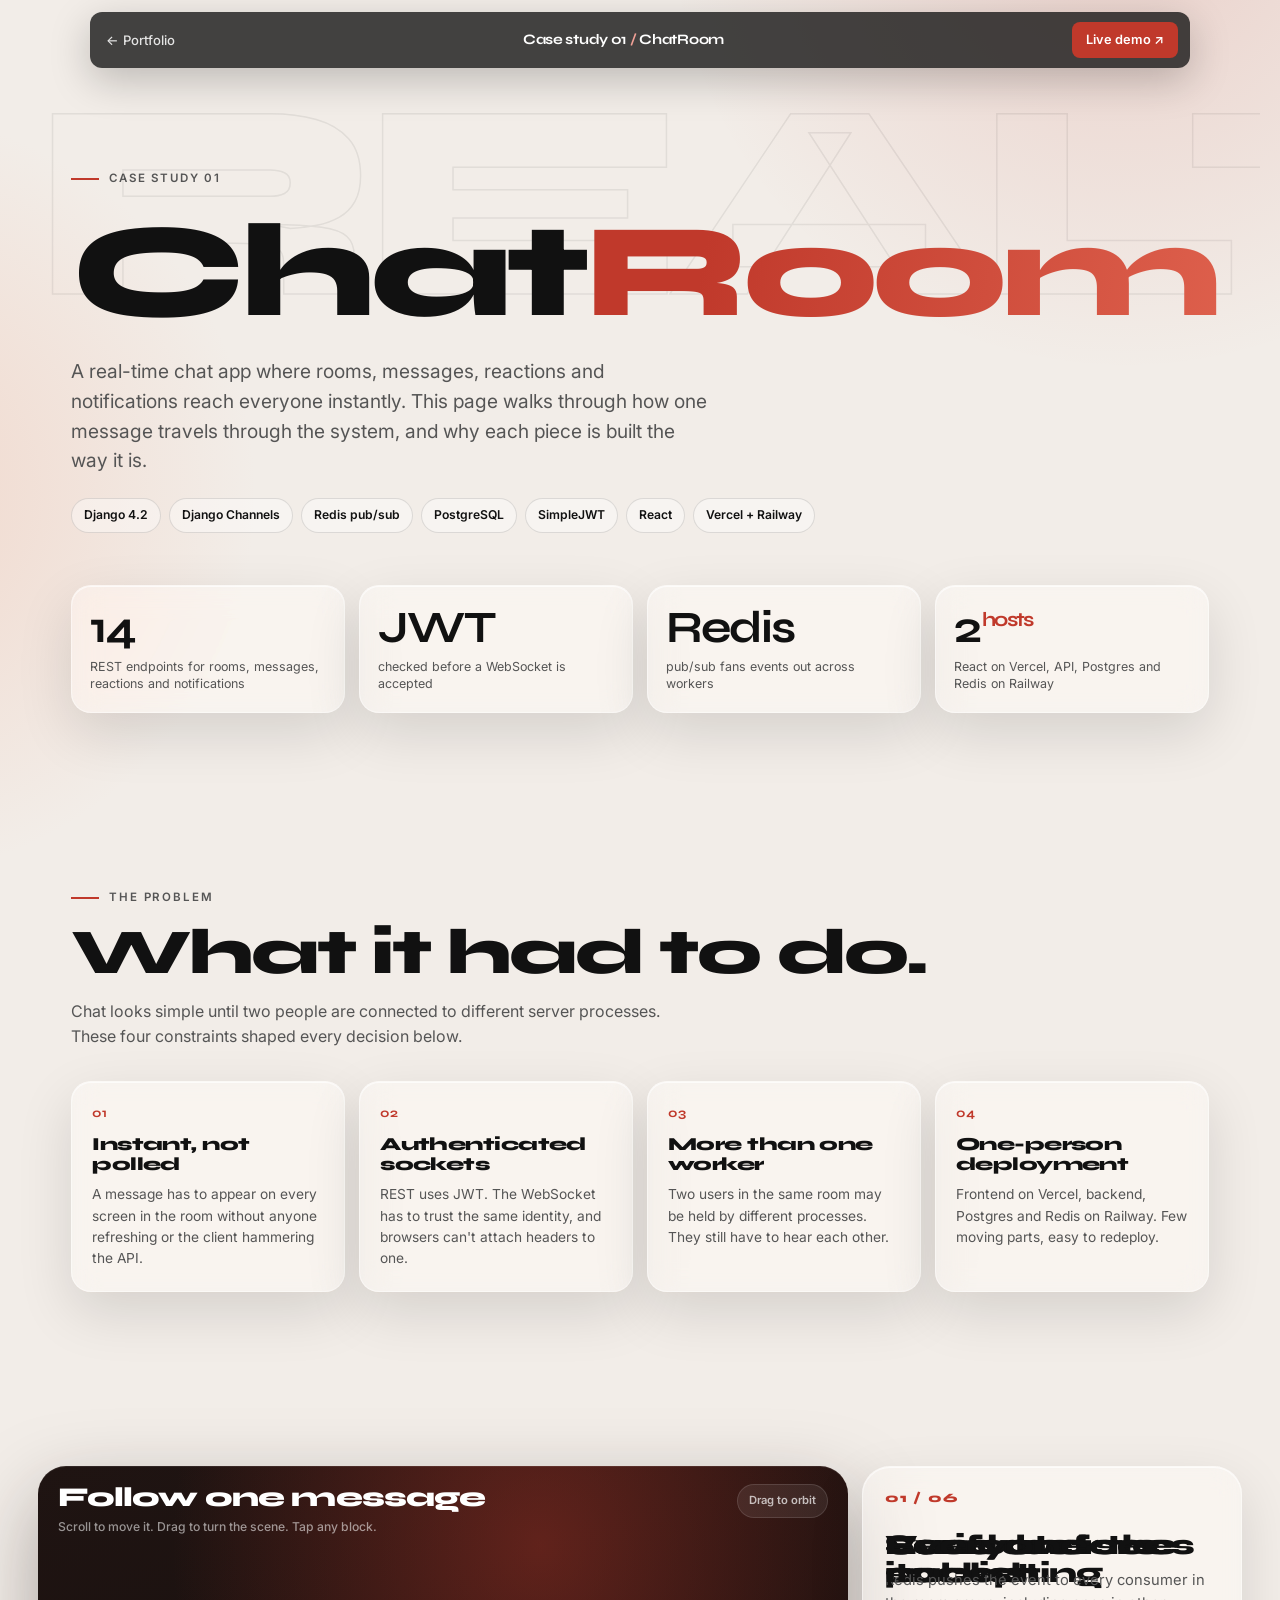
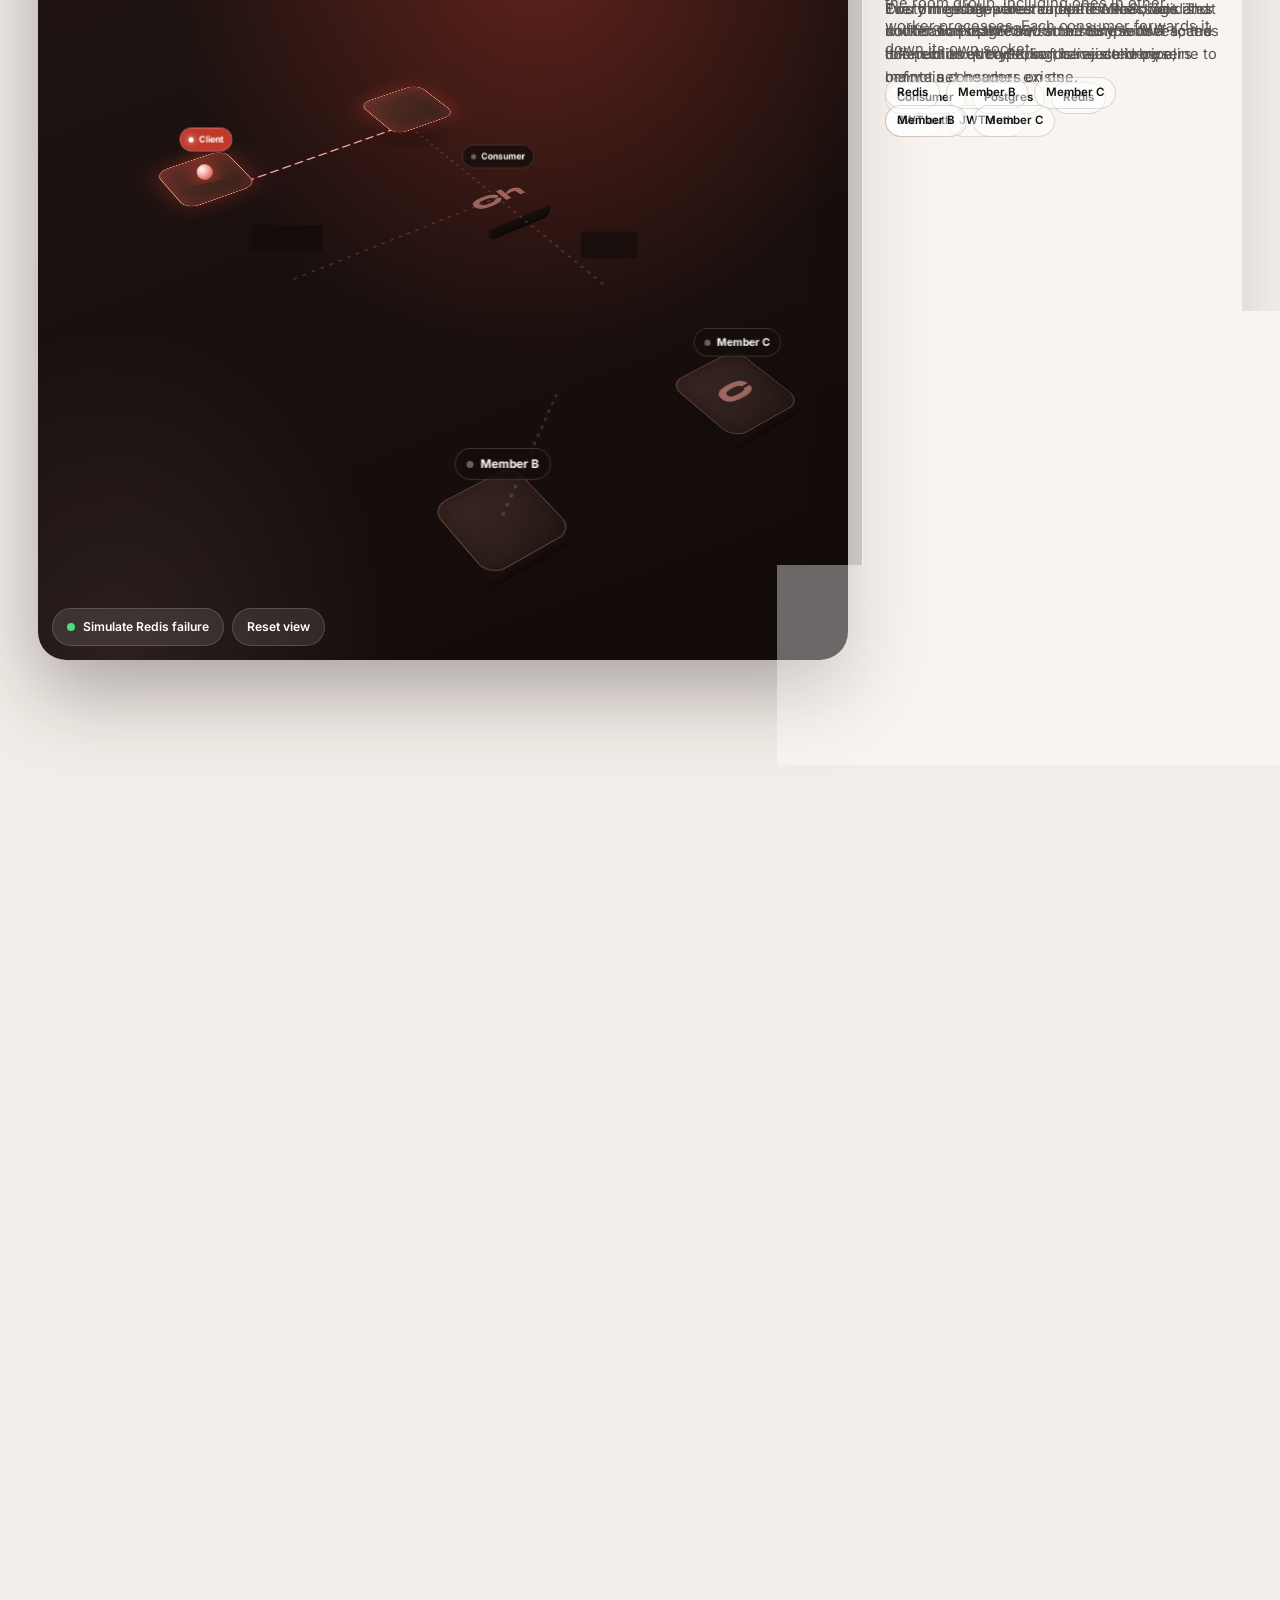
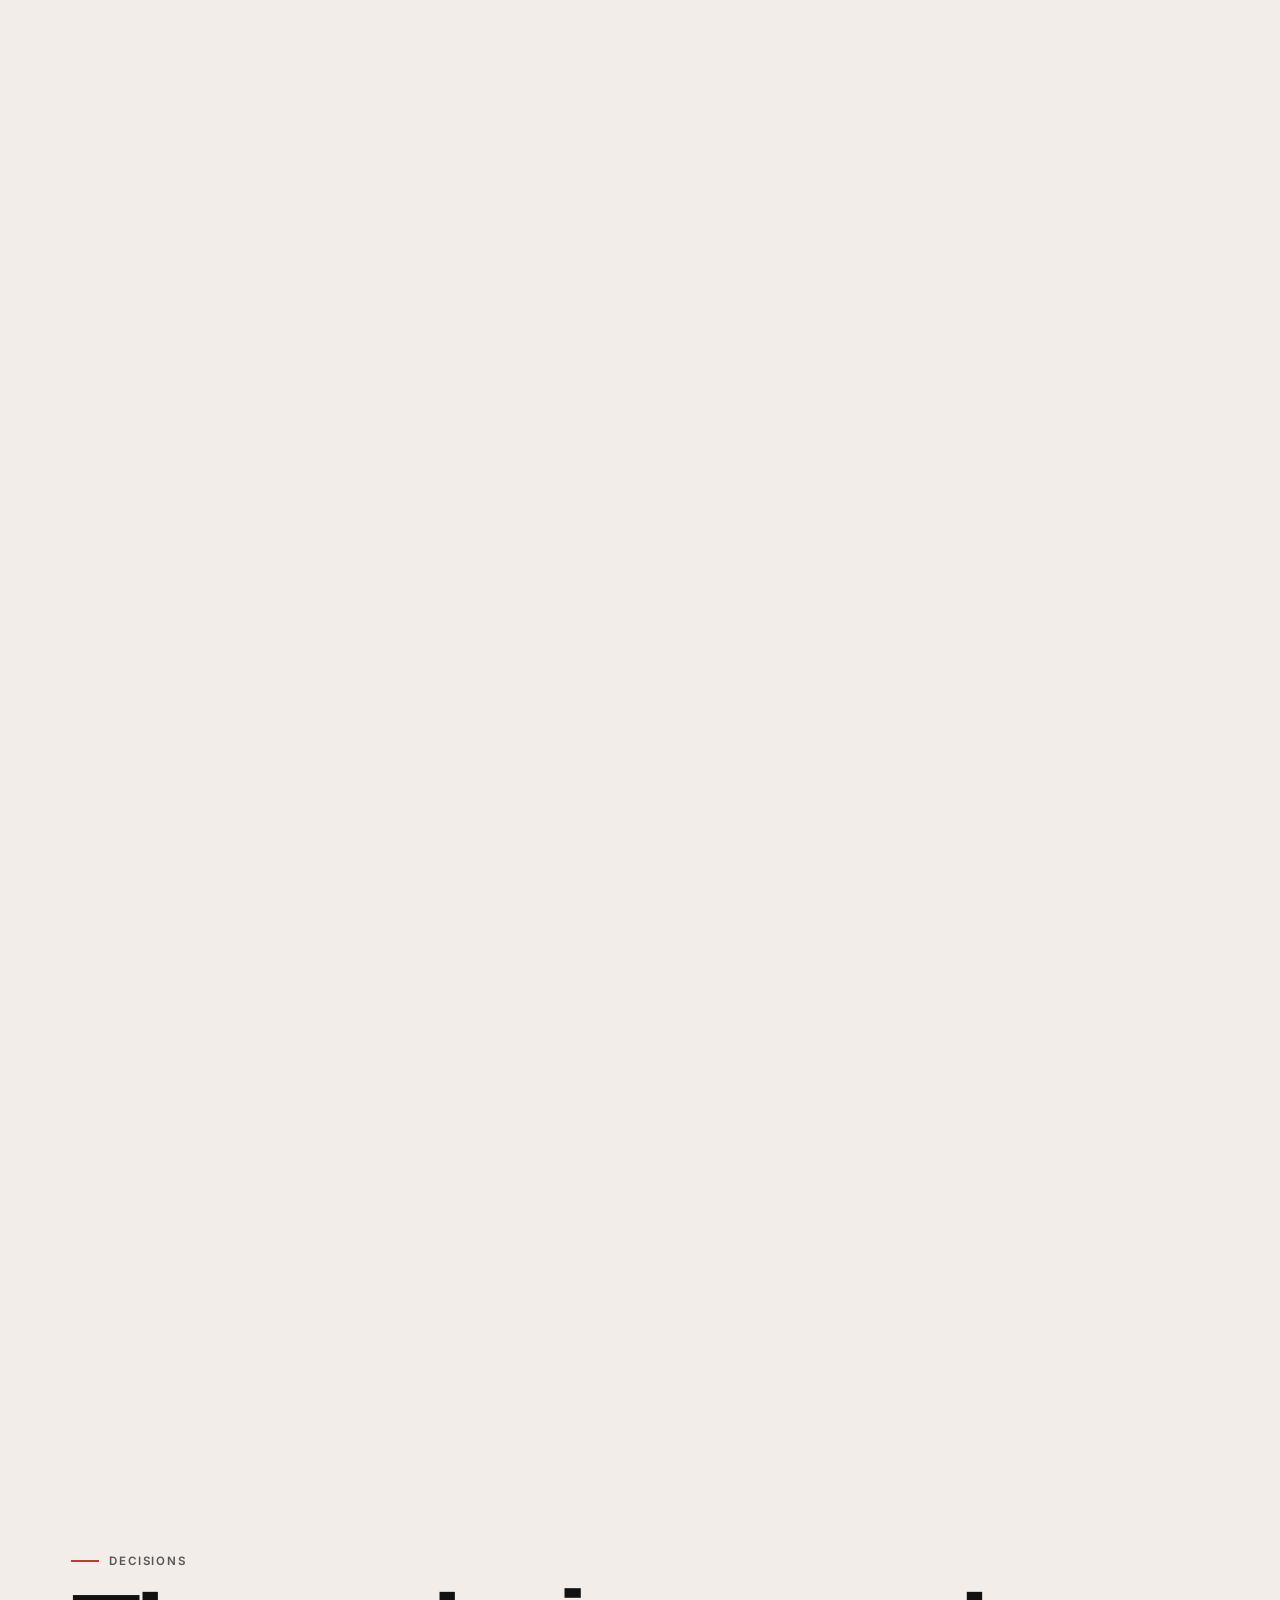
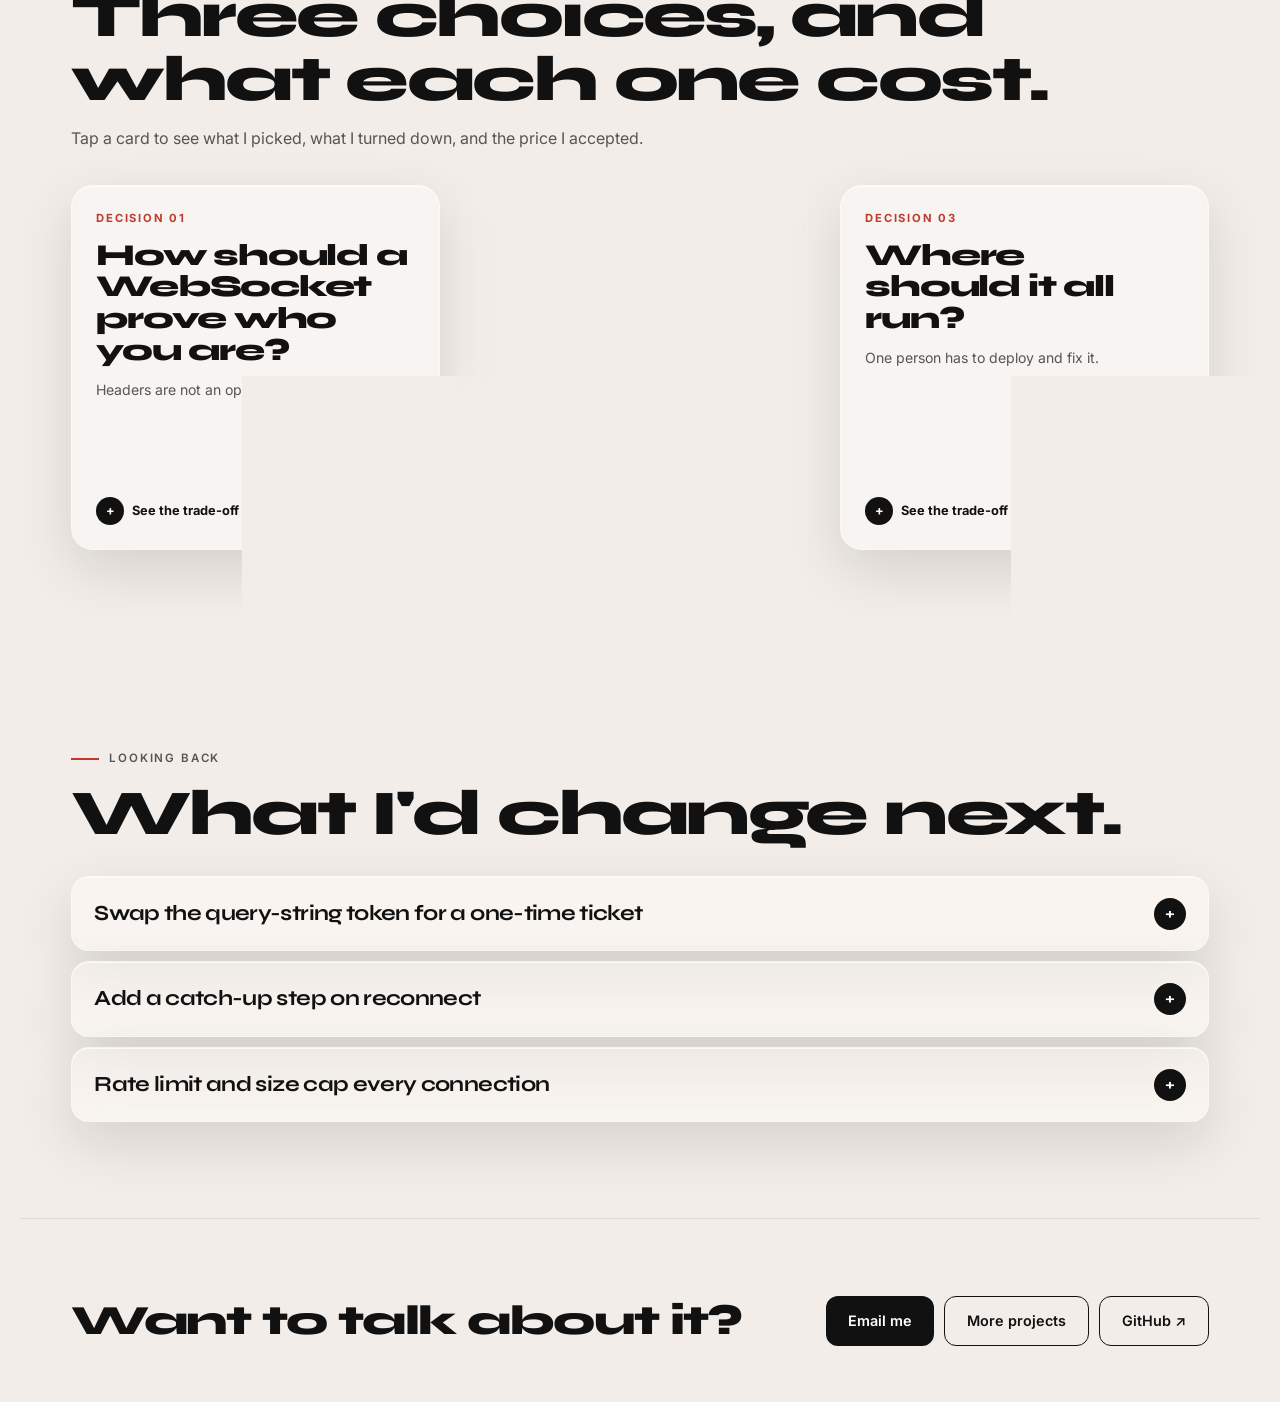
==== case-chatroom.html @ 2995a8ae "added case study" ====
<!DOCTYPE html>
<html lang="en">
<head>
<meta charset="UTF-8">
<meta name="viewport" content="width=device-width, initial-scale=1.0, viewport-fit=cover">
<meta name="theme-color" content="#0a0a0a">
<title>ChatRoom Case Study | Qasim Akram</title>
<meta name="description" content="How ChatRoom works under the hood: JWT-authenticated WebSockets, Django Channels, Redis pub/sub fan-out and PostgreSQL. An interactive walkthrough by Qasim Akram.">
<link rel="canonical" href="https://qasim-akram.netlify.app/case-chatroom.html">
<meta property="og:type" content="article">
<meta property="og:title" content="ChatRoom Case Study | Qasim Akram">
<meta property="og:description" content="An interactive look at the architecture behind a real-time chat app: auth, fan-out and trade-offs.">
<meta property="og:image" content="https://qasim-akram.netlify.app/img/og-image.png">
<link rel="preconnect" href="https://fonts.googleapis.com">
<link rel="preconnect" href="https://fonts.gstatic.com" crossorigin>
<link href="https://fonts.googleapis.com/css2?family=Inter:wght@400;500;600;700&family=Syne:wght@700;800&display=swap" rel="stylesheet">
<link rel="icon" type="image/svg+xml" href="img/favicon.svg">
<link rel="stylesheet" href="case.css">
</head>
<body>
<div class="c-ambient" aria-hidden="true"></div>
<div class="cprog" id="cprog" aria-hidden="true"></div>

<header class="cnav">
  <a class="back" href="index.html#projects">&larr; Portfolio</a>
  <span class="mid">Case study 01 <i>/</i> ChatRoom</span>
  <a class="live" href="https://chat-room-two-pi.vercel.app/" target="_blank" rel="noopener">Live demo &#8599;</a>
</header>

<main>
<section class="chero">
  <div class="bgword" aria-hidden="true">REALTIME</div>
  <div class="eyebrow sr">Case study 01</div>
  <h1 class="sr" style="--d:.06s">Chat<em>Room</em></h1>
  <p class="lead sr" style="--d:.12s">A real-time chat app where rooms, messages, reactions and notifications reach everyone instantly. This page walks through how one message travels through the system, and why each piece is built the way it is.</p>
  <div class="chips sr" style="--d:.18s"><span>Django 4.2</span><span>Django Channels</span><span>Redis pub/sub</span><span>PostgreSQL</span><span>SimpleJWT</span><span>React</span><span>Vercel + Railway</span></div>
  <div class="stats">
    <div class="stat gc sr" style="--d:.1s"><b data-count="14">14</b><span>REST endpoints for rooms, messages, reactions and notifications</span></div>
    <div class="stat gc sr" style="--d:.16s"><b>JWT</b><span>checked before a WebSocket is accepted</span></div>
    <div class="stat gc sr" style="--d:.22s"><b>Redis</b><span>pub/sub fans events out across workers</span></div>
    <div class="stat gc sr" style="--d:.28s"><b>2<sup>hosts</sup></b><span>React on Vercel, API, Postgres and Redis on Railway</span></div>
  </div>
</section>

<section class="csec" id="problem">
  <div class="eyebrow sr">The problem</div>
  <h2 class="sr">What it had to do.</h2>
  <p class="sub sr">Chat looks simple until two people are connected to different server processes. These four constraints shaped every decision below.</p>
  <div class="cons">
    <div class="con gc sr" style="--d:.04s"><span class="n">01</span><h3>Instant, not polled</h3><p>A message has to appear on every screen in the room without anyone refreshing or the client hammering the API.</p></div>
    <div class="con gc sr" style="--d:.1s"><span class="n">02</span><h3>Authenticated sockets</h3><p>REST uses JWT. The WebSocket has to trust the same identity, and browsers can't attach headers to one.</p></div>
    <div class="con gc sr" style="--d:.16s"><span class="n">03</span><h3>More than one worker</h3><p>Two users in the same room may be held by different processes. They still have to hear each other.</p></div>
    <div class="con gc sr" style="--d:.22s"><span class="n">04</span><h3>One-person deployment</h3><p>Frontend on Vercel, backend, Postgres and Redis on Railway. Few moving parts, easy to redeploy.</p></div>
  </div>
</section>

<section class="arch" id="arch" aria-label="Interactive architecture walkthrough">
  <div class="pin" id="pin">
    <div class="stage" id="stage">
      <div class="stage-title">
        <div><h2>Follow one message</h2><small>Scroll to move it. Drag to turn the scene. Tap any block.</small></div>
        <span class="hint" id="hint">Drag to orbit</span>
      </div>
      <div class="scene"><div class="plane" id="plane"></div></div>
      <div class="stage-ui">
        <button class="pill" id="kill" aria-pressed="false"><i></i><span>Simulate Redis failure</span></button>
        <button class="pill" id="reset">Reset view</button>
      </div>
      <div class="sheet" id="sheet" role="dialog" aria-live="polite" aria-label="Component details">
        <button class="x" id="sheetX" aria-label="Close details">&times;</button>
        <h3 id="shName"></h3><p class="role" id="shRole"></p>
        <dl><div><dt>Decision</dt><dd id="shDec"></dd></div><div><dt>Trade-off</dt><dd id="shTrade"></dd></div></dl>
      </div>
    </div>
    <aside class="narr gc" id="narr">
      <div class="count" id="count">01 / 06</div>
      <div class="steps" id="steps"></div>
      <div class="dots" id="dots" role="tablist" aria-label="Steps"></div>
      <p class="tip">Click a step number to jump to it.</p>
    </aside>
  </div>
</section>
<noscript><div class="ns"><p>This page is interactive. In short: the browser opens a WebSocket with a JWT, Channels middleware validates it, the consumer saves the message to PostgreSQL and publishes it to Redis, and Redis delivers it to every consumer in the room.</p></div></noscript>

<section class="csec" id="decisions">
  <div class="eyebrow sr">Decisions</div>
  <h2 class="sr">Three choices, and what each one cost.</h2>
  <p class="sub sr">Tap a card to see what I picked, what I turned down, and the price I accepted.</p>
  <div class="dgrid" id="dgrid"></div>
</section>

<section class="csec" id="results">
  <div class="eyebrow sr">Results</div>
  <h2 class="sr">Measured, not claimed.</h2>
  <p class="sub sr">Numbers come from a repeatable k6 load test, with the setup and date shown beside them.</p>
  <div class="rgrid" id="rgrid"></div>
  <div class="chart gc" id="chart" hidden>
    <h3>Delivery latency as concurrent clients grow</h3>
    <div class="bars" id="bars"></div>
    <p class="readout" id="readout">Hover or tap a bar.</p>
  </div>
  <p class="setup" id="setup"></p>
  <div class="pending" id="pending"><b>Load test pending.</b> The script is in <code>loadtest/k6-chatroom.js</code>. Fill the results object at the top of <code>case.js</code> after a run and this section fills itself in.</div>
</section>

<section class="csec" id="change">
  <div class="eyebrow sr">Looking back</div>
  <h2 class="sr">What I'd change next.</h2>
  <div class="acc" id="acc"></div>
</section>
</main>

<footer class="cfoot">
  <h2>Want to talk about it?</h2>
  <div class="btns">
    <a class="btn p" href="mailto:qasimakram46@hotmail.com?subject=ChatRoom%20case%20study">Email me</a>
    <a class="btn o" href="index.html#projects">More projects</a>
    <a class="btn o" href="https://github.com/Muhammad-Qasim-Akram" target="_blank" rel="noopener">GitHub &#8599;</a>
  </div>
</footer>

<script src="case.js" defer></script>
</body>
</html>
---- case.css ----
/* Case study pages. Same tokens as style.css so both feel like one site. */
*,
*::before,
*::after {
  box-sizing: border-box;
  margin: 0;
  padding: 0
}

:root {
  --bg: #f2ede8;
  --bg2: #ebe6df;
  --black: #111;
  --gray: #888;
  --gray2: #555;
  --red: #c0392b;
  --rose: #f2a197;
  --peach: #f0c5b3;
  --ok: #4ade80;
  --ink: #211816;
  --ink2: #4a2520;
  --border: rgba(0, 0, 0, .08);
  --glass-bg: rgba(255, 255, 255, .38);
  --glass-border: rgba(255, 255, 255, .42);
  --glass-hi: rgba(255, 255, 255, .68);
  --glass-shadow: 0 20px 56px rgba(0, 0, 0, .12);
  --ease: cubic-bezier(.22, 1, .36, 1);
  --spring: cubic-bezier(.34, 1.56, .64, 1);
  --gut: clamp(16px, 4vw, 56px);
}

html {
  scroll-behavior: smooth;
  scroll-padding-top: 80px;
  -webkit-text-size-adjust: 100%
}

body {
  font-family: "Inter", system-ui, sans-serif;
  background: var(--bg);
  color: var(--black);
  overflow-x: clip;
  line-height: 1.55
}

a {
  color: inherit;
  text-decoration: none
}

button {
  font: inherit;
  color: inherit;
  background: none;
  border: 0;
  cursor: pointer;
  -webkit-tap-highlight-color: transparent
}

h1,
h2,
h3 {
  font-family: "Syne", sans-serif;
  font-weight: 800;
  letter-spacing: -.04em;
  line-height: 1
}

:focus-visible {
  outline: 2px solid var(--red);
  outline-offset: 3px
}

/* ambient colour, gradients only so it stays cheap */
.c-ambient {
  position: fixed;
  inset: 0;
  z-index: -1;
  pointer-events: none;
  background:
    radial-gradient(60vmax 60vmax at 88% -10%, rgba(192, 57, 43, .16), transparent 60%),
    radial-gradient(50vmax 50vmax at -10% 55%, rgba(240, 197, 179, .55), transparent 60%),
    var(--bg)
}

/* nav */
.cnav {
  position: fixed;
  z-index: 50;
  top: 12px;
  left: 50%;
  transform: translateX(-50%);
  width: min(1100px, calc(100% - 24px));
  display: flex;
  align-items: center;
  justify-content: space-between;
  gap: 12px;
  padding: 10px 12px 10px 16px;
  border-radius: 12px;
  background: rgba(17, 17, 17, .78);
  color: #fff;
  box-shadow: 0 12px 40px rgba(0, 0, 0, .22)
}

.cnav a.back {
  font-size: .82rem;
  font-weight: 500;
  opacity: .85;
  white-space: nowrap;
  transition: opacity .2s
}

.cnav a.back:hover {
  opacity: 1
}

.cnav .mid {
  font-family: "Syne", sans-serif;
  font-weight: 700;
  font-size: .9rem;
  letter-spacing: -.02em;
  white-space: nowrap;
  overflow: hidden;
  text-overflow: ellipsis
}

.cnav .mid i {
  font-style: normal;
  color: var(--rose)
}

.cnav a.live {
  background: var(--red);
  color: #fff;
  font-size: .8rem;
  font-weight: 600;
  padding: 8px 14px;
  border-radius: 8px;
  white-space: nowrap;
  transition: transform .25s var(--spring), background .2s
}

.cnav a.live:hover {
  transform: translateY(-2px);
  background: #d4473a
}

.cprog {
  position: fixed;
  z-index: 51;
  top: 0;
  left: 0;
  height: 3px;
  width: 100%;
  transform-origin: 0 50%;
  transform: scaleX(0);
  background: linear-gradient(90deg, var(--red), var(--rose));
  will-change: transform
}

@media(max-width:560px) {
  .cnav .mid {
    display: none
  }

  .cnav {
    justify-content: space-between
  }
}

/* reveal */
.sr {
  opacity: 0;
  transform: translateY(26px);
  transition: opacity .7s var(--ease), transform .7s var(--ease);
  transition-delay: var(--d, 0s)
}

.sr.in {
  opacity: 1;
  transform: none
}

/* glass card with pointer light */
.gc {
  position: relative;
  isolation: isolate;
  border-radius: 20px;
  border: 1px solid var(--glass-border);
  background: var(--glass-bg);
  box-shadow: var(--glass-shadow), inset 0 1px 0 var(--glass-hi);
  -webkit-backdrop-filter: blur(14px) saturate(160%);
  backdrop-filter: blur(14px) saturate(160%);
  transition: transform .35s var(--ease), box-shadow .35s var(--ease)
}

.gc::after {
  content: "";
  position: absolute;
  inset: 0;
  z-index: -1;
  border-radius: inherit;
  pointer-events: none;
  opacity: 0;
  transition: opacity .25s;
  background: radial-gradient(280px circle at var(--mx, 50%) var(--my, 50%), rgba(192, 57, 43, .16), transparent 70%)
}

.gc:hover::after,
.gc.touch::after {
  opacity: 1
}

@media(hover:hover) {
  .gc:hover {
    transform: translateY(-4px)
  }
}

.gc:active {
  transform: scale(.985)
}

/* hero */
.chero {
  position: relative;
  overflow-x: clip;
  padding: clamp(120px, 18vh, 170px) var(--gut) clamp(36px, 6vw, 72px);
  max-width: 1240px;
  margin: 0 auto
}

.chero .bgword {
  position: absolute;
  right: -1vw;
  top: clamp(70px, 10vh, 110px);
  font-family: "Syne", sans-serif;
  font-weight: 800;
  font-size: clamp(5rem, 22vw, 19rem);
  letter-spacing: -.06em;
  line-height: .8;
  color: transparent;
  -webkit-text-stroke: 1.5px rgba(17, 17, 17, .07);
  pointer-events: none;
  user-select: none;
  white-space: nowrap;
  overflow: hidden;
  max-width: 100%
}

.eyebrow {
  display: inline-flex;
  align-items: center;
  gap: 10px;
  font-size: .72rem;
  font-weight: 600;
  letter-spacing: .16em;
  text-transform: uppercase;
  color: var(--gray2)
}

.eyebrow::before {
  content: "";
  width: 28px;
  height: 2px;
  background: var(--red)
}

.chero h1 {
  font-size: clamp(2.4rem, 10.4vw, 9rem);
  margin: 18px 0 18px;
  position: relative
}

.chero h1 em {
  font-style: normal;
  background: linear-gradient(100deg, var(--red) 10%, #e0634f 55%, var(--rose));
  -webkit-background-clip: text;
  background-clip: text;
  color: transparent;
  background-size: 200% 100%;
  animation: sheen 7s ease-in-out infinite alternate
}

@keyframes sheen {
  to {
    background-position: 100% 0
  }
}

.lead {
  max-width: 640px;
  font-size: clamp(1rem, 1.5vw, 1.2rem);
  color: var(--gray2);
  position: relative
}

.chips {
  display: flex;
  flex-wrap: wrap;
  gap: 8px;
  margin-top: 22px;
  position: relative
}

.chips span {
  font-size: .76rem;
  font-weight: 600;
  padding: 7px 12px;
  border-radius: 99px;
  border: 1px solid rgba(17, 17, 17, .12);
  background: rgba(255, 255, 255, .4);
  transition: transform .25s var(--spring), background .2s, color .2s
}

.chips span:hover {
  transform: translateY(-3px);
  background: var(--black);
  color: #fff
}

.stats {
  display: grid;
  grid-template-columns: repeat(4, minmax(0, 1fr));
  gap: 14px;
  margin-top: clamp(28px, 5vw, 52px);
  position: relative
}

.stat {
  padding: 20px 18px
}

.stat b {
  display: block;
  font-family: "Syne", sans-serif;
  font-size: clamp(1.8rem, 4vw, 2.8rem);
  letter-spacing: -.04em;
  line-height: 1
}

.stat b sup {
  font-size: .45em;
  color: var(--red);
  margin-left: 2px
}

.stat span {
  display: block;
  margin-top: 8px;
  font-size: .78rem;
  color: var(--gray2);
  line-height: 1.35
}

@media(max-width:900px) {
  .stats {
    grid-template-columns: repeat(2, minmax(0, 1fr))
  }
}

/* generic section */
.csec {
  max-width: 1240px;
  margin: 0 auto;
  padding: clamp(48px, 8vw, 96px) var(--gut)
}

.csec h2 {
  font-size: clamp(2rem, 5.4vw, 4rem);
  margin: 14px 0 14px
}

.csec>p.sub {
  max-width: 620px;
  color: var(--gray2)
}

.cons {
  display: grid;
  grid-template-columns: repeat(4, minmax(0, 1fr));
  gap: 14px;
  margin-top: 32px
}

.con {
  padding: 22px 20px;
  display: flex;
  flex-direction: column;
  gap: 10px;
  min-height: 170px
}

.con .n {
  font-family: "Syne", sans-serif;
  font-size: .8rem;
  font-weight: 700;
  color: var(--red);
  letter-spacing: .08em
}

.con h3 {
  font-size: 1.15rem;
  letter-spacing: -.03em;
  line-height: 1.1
}

.con p {
  font-size: .86rem;
  color: var(--gray2)
}

@media(max-width:1000px) {
  .cons {
    grid-template-columns: repeat(2, minmax(0, 1fr))
  }
}

@media(max-width:520px) {
  .cons {
    grid-template-columns: 1fr
  }

  .con {
    min-height: 0
  }
}

/* ===== architecture scene ===== */
.arch {
  position: relative;
  height: 540svh
}

.pin {
  position: sticky;
  top: 0;
  height: 100svh;
  display: grid;
  grid-template-columns: minmax(0, 1fr) minmax(300px, 380px);
  gap: 14px;
  padding: 78px clamp(12px, 3vw, 40px) clamp(12px, 2.4vw, 28px);
  max-width: 1500px;
  margin: 0 auto
}

.stage {
  position: relative;
  min-height: 0;
  border-radius: 28px;
  overflow: hidden;
  touch-action: pan-y;
  cursor: grab;
  user-select: none;
  -webkit-user-select: none;
  background:
    radial-gradient(70% 80% at var(--gx, 75%) var(--gy, 15%), var(--ga, rgba(192, 57, 43, .42)), transparent 65%),
    radial-gradient(50% 60% at 10% 100%, rgba(240, 197, 179, .10), transparent 70%),
    linear-gradient(160deg, #1f1412, #120b0a);
  box-shadow: 0 30px 80px rgba(33, 24, 22, .35), inset 0 1px 0 rgba(255, 255, 255, .08);
  transition: --ga .6s
}

.stage.drag {
  cursor: grabbing
}

.stage-title {
  position: absolute;
  z-index: 3;
  left: 20px;
  top: 18px;
  right: 20px;
  display: flex;
  justify-content: space-between;
  align-items: flex-start;
  gap: 12px;
  pointer-events: none
}

.stage-title h2 {
  font-size: clamp(1.1rem, 2.2vw, 1.7rem);
  color: #fff;
  margin: 0;
  letter-spacing: -.03em
}

.stage-title small {
  display: block;
  margin-top: 6px;
  color: rgba(255, 255, 255, .55);
  font-size: .76rem;
  font-weight: 500;
  letter-spacing: 0
}

.hint {
  flex: none;
  font-size: .7rem;
  font-weight: 600;
  color: rgba(255, 255, 255, .7);
  padding: 7px 11px;
  border-radius: 99px;
  background: rgba(255, 255, 255, .08);
  border: 1px solid rgba(255, 255, 255, .12);
  transition: opacity .5s;
  white-space: nowrap
}

.hint.gone {
  opacity: 0
}

.scene {
  position: absolute;
  inset: 0;
  perspective: 1500px;
  perspective-origin: 50% 38%
}

.plane {
  position: absolute;
  left: 50%;
  top: 54%;
  transform-style: preserve-3d;
  transform: scale(var(--s, .6)) rotateX(var(--rx, 56deg)) rotateZ(var(--rz, -34deg));
  will-change: transform
}

.plate {
  position: absolute;
  inset: 0;
  border-radius: 30px;
  transform: translateZ(-2px);
  background: linear-gradient(135deg, rgba(255, 255, 255, .07), rgba(255, 255, 255, .015));
  border: 1px solid rgba(255, 255, 255, .11);
  box-shadow: 0 0 0 1px rgba(0, 0, 0, .2), 0 60px 90px rgba(0, 0, 0, .45)
}

.plate::before {
  content: "";
  position: absolute;
  inset: 0;
  border-radius: inherit;
  opacity: .9;
  background-image: linear-gradient(rgba(255, 255, 255, .06) 1px, transparent 1px), linear-gradient(90deg, rgba(255, 255, 255, .06) 1px, transparent 1px);
  background-size: 40px 40px;
  -webkit-mask: radial-gradient(closest-side, #000 55%, transparent);
  mask: radial-gradient(closest-side, #000 55%, transparent)
}

.edges {
  position: absolute;
  inset: 0;
  overflow: visible;
  transform: translateZ(1px)
}

.edge {
  stroke: rgba(255, 255, 255, .14);
  stroke-width: 3;
  stroke-linecap: round;
  fill: none;
  stroke-dasharray: 2 10;
  transition: stroke .4s
}

.edge.lit {
  stroke: var(--rose);
  stroke-dasharray: 10 8;
  animation: flow 1.1s linear infinite
}

.edge.bad {
  stroke: #777;
  animation: none
}

@keyframes flow {
  to {
    stroke-dashoffset: -36
  }
}

.node {
  position: absolute;
  width: var(--nw, 96px);
  height: var(--nw, 96px);
  transform-style: preserve-3d;
  cursor: pointer;
  outline: none
}

.lift {
  position: absolute;
  inset: 0;
  transform-style: preserve-3d;
  transition: transform .45s var(--spring)
}

.bob {
  position: absolute;
  inset: 0;
  transform-style: preserve-3d;
  animation: bob 5s ease-in-out infinite;
  animation-delay: var(--bd, 0s)
}

@keyframes bob {
  50% {
    transform: translateZ(7px)
  }
}

.face {
  position: absolute;
  backface-visibility: hidden
}

.top {
  inset: 0;
  border-radius: 18px;
  background: linear-gradient(145deg, #3b2823, #271a17);
  border: 1.5px solid rgba(242, 161, 151, .28);
  box-shadow: inset 0 0 24px rgba(0, 0, 0, .35);
  transition: border-color .35s, box-shadow .35s, background .35s
}

.sf {
  left: 0;
  top: 100%;
  width: 100%;
  height: var(--th, 18px);
  transform-origin: 0 0;
  transform: rotateX(-90deg);
  background: linear-gradient(#1a100e, #0d0807);
  border-radius: 0 0 12px 12px
}

.sr_ {
  left: 100%;
  top: 0;
  height: 100%;
  width: var(--th, 18px);
  transform-origin: 0 0;
  transform: rotateY(90deg);
  background: linear-gradient(90deg, #1b110f, #0e0908);
  border-radius: 0 12px 12px 0
}

.shadow {
  position: absolute;
  inset: -20%;
  transform: translateZ(-1px);
  background: radial-gradient(closest-side, rgba(0, 0, 0, .55), transparent);
  pointer-events: none
}

.tag {
  position: absolute;
  left: 50%;
  top: 50%;
  white-space: nowrap;
  pointer-events: none;
  transform: translateZ(calc(var(--nw, 96px)*.28 + 8px)) rotateZ(calc(var(--rz, -34deg)*-1)) rotateX(calc(var(--rx, 56deg)*-1)) translate(-50%, -50%) scale(var(--ls, 1));
  padding: 6px 11px;
  border-radius: 99px;
  font-size: .74rem;
  font-weight: 700;
  color: #fff;
  background: rgba(20, 12, 10, .78);
  border: 1px solid rgba(255, 255, 255, .16);
  display: flex;
  align-items: center;
  gap: 7px;
  transition: background .3s, border-color .3s
}

.tag::before {
  content: "";
  width: 7px;
  height: 7px;
  border-radius: 50%;
  background: rgba(255, 255, 255, .35);
  transition: background .3s, box-shadow .3s
}

.glyph {
  position: absolute;
  inset: 0;
  transform: translateZ(1px);
  display: grid;
  place-items: center;
  font-family: "Syne", sans-serif;
  font-weight: 800;
  font-size: calc(var(--nw, 96px)*.34);
  color: rgba(242, 161, 151, .55);
  letter-spacing: -.04em;
  transition: color .3s
}

.node:hover .lift {
  transform: translateZ(16px)
}

.node.on .lift {
  transform: translateZ(26px)
}

.node.on .top {
  border-color: var(--rose);
  background: linear-gradient(145deg, #5a2f27, #34201b);
  box-shadow: inset 0 0 26px rgba(192, 57, 43, .35), 0 0 38px rgba(192, 57, 43, .45)
}

.node.on .tag {
  background: var(--red);
  border-color: rgba(255, 255, 255, .3)
}

.node.on .tag::before {
  background: #fff;
  box-shadow: 0 0 10px #fff
}

.node.on .glyph {
  color: #fff
}

.node.sel .lift {
  transform: translateZ(34px)
}

.node.ok .top {
  border-color: var(--ok);
  box-shadow: inset 0 0 26px rgba(74, 222, 128, .22), 0 0 34px rgba(74, 222, 128, .35)
}

.node.ok .tag::before {
  background: var(--ok);
  box-shadow: 0 0 10px var(--ok)
}

.node.dead .top {
  border-color: #555;
  background: linear-gradient(145deg, #2b2b2b, #1b1b1b);
  box-shadow: none
}

.node.dead .glyph {
  color: #777
}

.node.dead .tag {
  background: #2a2a2a
}

.node:focus-visible .top {
  outline: 2px solid #fff;
  outline-offset: 3px
}

.pk {
  position: absolute;
  left: 0;
  top: 0;
  width: 20px;
  height: 20px;
  margin: -10px 0 0 -10px;
  border-radius: 50%;
  pointer-events: none;
  opacity: 0;
  background: radial-gradient(circle at 35% 30%, #fff, var(--rose) 45%, var(--red));
  box-shadow: 0 0 22px 6px rgba(192, 57, 43, .7);
  will-change: transform, opacity
}

.pk.ok {
  background: radial-gradient(circle at 35% 30%, #fff, #9af0ba 45%, #22c55e);
  box-shadow: 0 0 22px 6px rgba(74, 222, 128, .6)
}

.pk.dead {
  background: #666;
  box-shadow: none
}

.stage-ui {
  position: absolute;
  z-index: 3;
  left: 14px;
  bottom: 14px;
  display: flex;
  gap: 8px;
  flex-wrap: wrap
}

.pill {
  font-size: .76rem;
  font-weight: 600;
  color: #fff;
  padding: 9px 14px;
  border-radius: 99px;
  background: rgba(255, 255, 255, .1);
  border: 1px solid rgba(255, 255, 255, .16);
  transition: background .25s, transform .25s var(--spring), border-color .25s;
  display: inline-flex;
  align-items: center;
  gap: 8px
}

.pill:hover {
  background: rgba(255, 255, 255, .18);
  transform: translateY(-2px)
}

.pill[aria-pressed=true] {
  background: var(--red);
  border-color: rgba(255, 255, 255, .35)
}

.pill i {
  width: 8px;
  height: 8px;
  border-radius: 50%;
  background: var(--ok);
  display: block;
  transition: background .25s
}

.pill[aria-pressed=true] i {
  background: #fff
}

/* detail sheet */
.sheet {
  position: absolute;
  z-index: 6;
  left: 14px;
  right: 14px;
  bottom: 14px;
  max-width: 460px;
  padding: 18px 18px 16px;
  border-radius: 20px;
  color: #fff;
  background: rgba(22, 14, 12, .88);
  border: 1px solid rgba(255, 255, 255, .14);
  box-shadow: 0 24px 60px rgba(0, 0, 0, .5);
  -webkit-backdrop-filter: blur(16px);
  backdrop-filter: blur(16px);
  transform: translateY(calc(100% + 30px));
  opacity: 0;
  pointer-events: none;
  transition: transform .5s var(--ease), opacity .3s;
  max-height: calc(100% - 90px);
  overflow: auto
}

.sheet.open {
  transform: none;
  opacity: 1;
  pointer-events: auto
}

.sheet h3 {
  font-size: 1.2rem;
  letter-spacing: -.03em;
  margin-bottom: 4px;
  padding-right: 30px
}

.sheet .role {
  font-size: .82rem;
  color: rgba(255, 255, 255, .7);
  margin-bottom: 12px
}

.sheet dl {
  display: grid;
  gap: 10px
}

.sheet dt {
  font-size: .66rem;
  font-weight: 700;
  letter-spacing: .14em;
  text-transform: uppercase;
  color: var(--rose)
}

.sheet dd {
  font-size: .84rem;
  color: rgba(255, 255, 255, .86);
  margin-top: 2px
}

.sheet .x {
  position: absolute;
  top: 10px;
  right: 10px;
  width: 32px;
  height: 32px;
  border-radius: 50%;
  background: rgba(255, 255, 255, .1);
  font-size: 1rem;
  line-height: 1
}

.sheet .x:hover {
  background: rgba(255, 255, 255, .2)
}

/* narrative */
.narr {
  min-height: 0;
  display: flex;
  flex-direction: column;
  gap: 14px;
  padding: 22px;
  border-radius: 28px
}

.narr .count {
  font-family: "Syne", sans-serif;
  font-weight: 800;
  font-size: .8rem;
  letter-spacing: .1em;
  color: var(--red)
}

.steps {
  display: grid
}

.step {
  grid-area: 1/1;
  opacity: 0;
  transform: translateY(12px);
  transition: opacity .4s, transform .5s var(--ease);
  pointer-events: none
}

.step.on {
  opacity: 1;
  transform: none;
  pointer-events: auto
}

.step h3 {
  font-size: clamp(1.4rem, 2.2vw, 1.9rem);
  margin: 8px 0 10px;
  letter-spacing: -.04em
}

.step p {
  font-size: .92rem;
  color: var(--gray2)
}

.step p+p {
  margin-top: 8px
}

.step .warn {
  color: var(--red);
  font-weight: 600
}

.comps {
  display: flex;
  flex-wrap: wrap;
  gap: 6px;
  margin-top: 16px
}

.comps button {
  font-size: .72rem;
  font-weight: 600;
  padding: 6px 11px;
  border-radius: 99px;
  border: 1px solid rgba(17, 17, 17, .14);
  background: rgba(255, 255, 255, .5);
  transition: transform .25s var(--spring), background .2s, color .2s
}

.comps button:hover {
  background: var(--black);
  color: #fff;
  transform: translateY(-2px)
}

.dots {
  display: flex;
  gap: 8px;
  margin-top: auto
}

.dot {
  flex: 1;
  height: 34px;
  display: grid;
  place-items: center;
  border-radius: 10px;
  font-size: .72rem;
  font-weight: 700;
  color: var(--gray2);
  background: rgba(17, 17, 17, .06);
  transition: background .25s, color .25s, transform .25s var(--spring)
}

.dot:hover {
  transform: translateY(-2px);
  background: rgba(17, 17, 17, .12)
}

.dot.on {
  background: var(--black);
  color: #fff
}

.dot.past {
  background: rgba(192, 57, 43, .14);
  color: var(--red)
}

.narr .tip {
  font-size: .74rem;
  color: var(--gray)
}

@media(max-width:1023px), (max-aspect-ratio:1/1) {
  .pin {
    grid-template-columns: 1fr;
    grid-template-rows: minmax(0, 1fr) auto;
    padding-top: 70px;
    gap: 10px
  }

  .narr {
    padding: 12px 16px;
    gap: 8px;
    border-radius: 22px
  }

  .step h3 {
    font-size: 1.15rem;
    margin: 0 0 6px
  }

  .step p {
    font-size: .82rem;
    line-height: 1.45
  }

  .narr .tip,
  .comps {
    display: none
  }

  .narr .count {
    display: none
  }

  .dot {
    height: 30px
  }

  .stage {
    border-radius: 22px
  }

  .sheet {
    max-width: none
  }
}

@media(max-height:520px) and (min-width:640px) {
  .pin {
    grid-template-columns: minmax(0, 1fr) 300px;
    grid-template-rows: none;
    padding-top: 64px
  }

  .narr {
    padding: 14px 16px;
    gap: 8px
  }

  .step h3 {
    font-size: 1.1rem
  }

  .step p {
    font-size: .78rem
  }

  .stage-title small {
    display: none
  }
}

@media(max-width:600px) {
  .stage-title small {
    display: none
  }

  .stage-title {
    top: 14px
  }

  .stage-ui {
    left: 10px;
    bottom: 10px
  }

  .pill {
    padding: 8px 12px;
    font-size: .72rem
  }
}

@media(max-width:420px) {
  .hint {
    display: none
  }

  .stage-title h2 {
    font-size: 1rem
  }
}

/* decisions */
.dgrid {
  display: grid;
  grid-template-columns: repeat(3, minmax(0, 1fr));
  gap: 16px;
  margin-top: 34px
}

.dcard {
  perspective: 1200px;
  text-align: left;
  display: block;
  width: 100%
}

.dface {
  position: relative;
  grid-area: 1/1;
  padding: 24px;
  border-radius: 22px;
  backface-visibility: hidden;
  -webkit-backface-visibility: hidden;
  display: flex;
  flex-direction: column;
  gap: 12px;
  overflow: hidden
}

.dflip {
  position: relative;
  display: grid;
  height: 100%;
  min-height: 330px;
  transform-style: preserve-3d;
  transition: transform .8s var(--ease)
}

.dcard[aria-pressed=true] .dflip {
  transform: rotateY(180deg)
}

@media(hover:hover) {
  .dcard:hover .dflip {
    transform: rotateY(-6deg) rotateX(3deg)
  }

  .dcard[aria-pressed=true]:hover .dflip {
    transform: rotateY(174deg) rotateX(3deg)
  }
}

.dfront {
  background: var(--glass-bg);
  border: 1px solid var(--glass-border);
  box-shadow: var(--glass-shadow), inset 0 1px 0 var(--glass-hi);
  -webkit-backdrop-filter: blur(14px);
  backdrop-filter: blur(14px)
}

.dfront .k,
.dback .k {
  font-size: .7rem;
  font-weight: 700;
  letter-spacing: .16em;
  text-transform: uppercase;
  color: var(--red)
}

.dfront h3 {
  font-size: clamp(1.4rem, 2.4vw, 1.9rem);
  letter-spacing: -.04em;
  line-height: 1.05
}

.dfront p {
  font-size: .88rem;
  color: var(--gray2)
}

.dfront .go {
  margin-top: auto;
  font-size: .8rem;
  font-weight: 700;
  display: flex;
  align-items: center;
  gap: 8px
}

.dfront .go b {
  display: grid;
  place-items: center;
  width: 28px;
  height: 28px;
  border-radius: 50%;
  background: var(--black);
  color: #fff;
  transition: transform .35s var(--spring)
}

.dcard:hover .go b {
  transform: rotate(90deg)
}

.dback {
  transform: rotateY(180deg);
  background: linear-gradient(160deg, #2a1b18, #150d0b);
  color: #fff;
  border: 1px solid rgba(255, 255, 255, .1);
  justify-content: flex-start
}

.dback dl {
  display: grid;
  gap: 11px
}

.dback dt {
  font-size: .66rem;
  font-weight: 700;
  letter-spacing: .14em;
  text-transform: uppercase;
  color: var(--rose)
}

.dback dd {
  font-size: .84rem;
  color: rgba(255, 255, 255, .86);
  margin-top: 2px
}

@media(max-width:1000px) {
  .dgrid {
    grid-template-columns: 1fr
  }

  .dflip {
    min-height: 280px
  }
}

/* results */
.rgrid {
  display: grid;
  grid-template-columns: repeat(4, minmax(0, 1fr));
  gap: 14px;
  margin-top: 32px
}

.rt {
  padding: 22px 18px;
  min-height: 150px;
  display: flex;
  flex-direction: column;
  justify-content: space-between
}

.rt b {
  font-family: "Syne", sans-serif;
  font-size: clamp(1.9rem, 4vw, 3rem);
  letter-spacing: -.05em;
  line-height: 1
}

.rt b small {
  font-size: .4em;
  letter-spacing: 0;
  margin-left: 4px;
  color: var(--gray2);
  font-weight: 700
}

.rt span {
  font-size: .78rem;
  color: var(--gray2)
}

.rt.empty b {
  font-size: 1.1rem;
  letter-spacing: -.02em;
  color: var(--gray)
}

.rt.empty {
  border-style: dashed;
  border-color: rgba(17, 17, 17, .2);
  background: rgba(255, 255, 255, .2)
}

.chart {
  margin-top: 16px;
  padding: 22px 22px 18px
}

.chart h3 {
  font-size: 1.05rem;
  letter-spacing: -.03em
}

.bars {
  display: flex;
  align-items: flex-end;
  gap: clamp(6px, 1.4vw, 16px);
  height: 200px;
  margin-top: 20px
}

.bar {
  flex: 1;
  display: flex;
  flex-direction: column;
  justify-content: flex-end;
  align-items: center;
  gap: 8px;
  height: 100%;
  position: relative
}

.bar i {
  display: block;
  width: 100%;
  max-width: 70px;
  border-radius: 10px 10px 4px 4px;
  background: linear-gradient(var(--rose), var(--red));
  height: 0;
  transition: height 1s var(--ease), filter .25s;
  transition-delay: var(--d, 0s)
}

.chart.in .bar i {
  height: var(--h)
}

.bar:hover i,
.bar:focus-visible i,
.bar.sel i {
  filter: brightness(1.15) saturate(1.2)
}

.bar em {
  font-style: normal;
  font-size: .72rem;
  font-weight: 600;
  color: var(--gray2)
}

.readout {
  margin-top: 14px;
  font-size: .84rem;
  color: var(--gray2);
  min-height: 1.4em
}

.readout b {
  color: var(--black)
}

.setup {
  margin-top: 14px;
  font-size: .8rem;
  color: var(--gray2)
}

.setup code {
  font-family: ui-monospace, Menlo, monospace;
  font-size: .78rem;
  background: rgba(17, 17, 17, .06);
  padding: 2px 6px;
  border-radius: 6px
}

.pending {
  margin-top: 16px;
  padding: 16px 18px;
  border-radius: 16px;
  border: 1px dashed rgba(192, 57, 43, .4);
  background: rgba(192, 57, 43, .05);
  font-size: .86rem;
  color: var(--gray2)
}

.pending b {
  color: var(--red)
}

@media(max-width:900px) {
  .rgrid {
    grid-template-columns: repeat(2, minmax(0, 1fr))
  }
}

/* what I'd change */
.acc {
  margin-top: 30px;
  display: grid;
  gap: 10px
}

.ai {
  border-radius: 18px;
  overflow: hidden
}

.ai button {
  width: 100%;
  display: flex;
  align-items: center;
  justify-content: space-between;
  gap: 16px;
  text-align: left;
  padding: 20px 22px;
  font-family: "Syne", sans-serif;
  font-weight: 700;
  font-size: clamp(1.05rem, 2vw, 1.35rem);
  letter-spacing: -.03em
}

.ai button b {
  flex: none;
  display: grid;
  place-items: center;
  width: 32px;
  height: 32px;
  border-radius: 50%;
  background: var(--black);
  color: #fff;
  font-size: 1.1rem;
  transition: transform .4s var(--spring), background .2s
}

.ai[data-open=true] button b {
  transform: rotate(45deg);
  background: var(--red)
}

.ai .body {
  display: grid;
  grid-template-rows: 0fr;
  transition: grid-template-rows .5s var(--ease)
}

.ai[data-open=true] .body {
  grid-template-rows: 1fr
}

.ai .body>div {
  overflow: hidden
}

.ai .body p {
  padding: 0 22px 20px;
  font-size: .92rem;
  color: var(--gray2);
  max-width: 720px
}

/* footer */
.cfoot {
  max-width: 1240px;
  margin: 0 auto;
  padding: clamp(40px, 6vw, 80px) var(--gut) 56px;
  display: flex;
  flex-wrap: wrap;
  gap: 12px;
  align-items: center;
  justify-content: space-between;
  border-top: 1px solid var(--border)
}

.cfoot h2 {
  font-size: clamp(1.6rem, 4vw, 2.6rem);
  margin: 0
}

.btns {
  display: flex;
  gap: 10px;
  flex-wrap: wrap
}

.btn {
  display: inline-flex;
  align-items: center;
  gap: 8px;
  font-weight: 600;
  font-size: .9rem;
  padding: 13px 22px;
  border-radius: 12px;
  transition: transform .3s var(--spring), background .2s, color .2s
}

.btn:hover {
  transform: translateY(-3px)
}

.btn.p {
  background: var(--black);
  color: #fff
}

.btn.p:hover {
  background: var(--red)
}

.btn.o {
  border: 1.5px solid var(--black)
}

.btn.o:hover {
  background: var(--black);
  color: #fff
}

noscript .ns {
  max-width: 760px;
  margin: 20px auto;
  padding: 0 var(--gut)
}

@media(prefers-reduced-motion:reduce) {

  *,
  *::before,
  *::after {
    animation: none !important;
    transition-duration: .01ms !important;
    scroll-behavior: auto !important
  }

  .sr {
    opacity: 1;
    transform: none
  }
}

.stage.paused .bob,
.stage.paused .edge {
  animation-play-state: paused
}

.plane.tiny .node:not(.on):not(.sel) .tag {
  opacity: 0
}

.tag {
  transition: opacity .3s, background .3s, border-color .3s
}

[hidden] {
  display: none !important
}
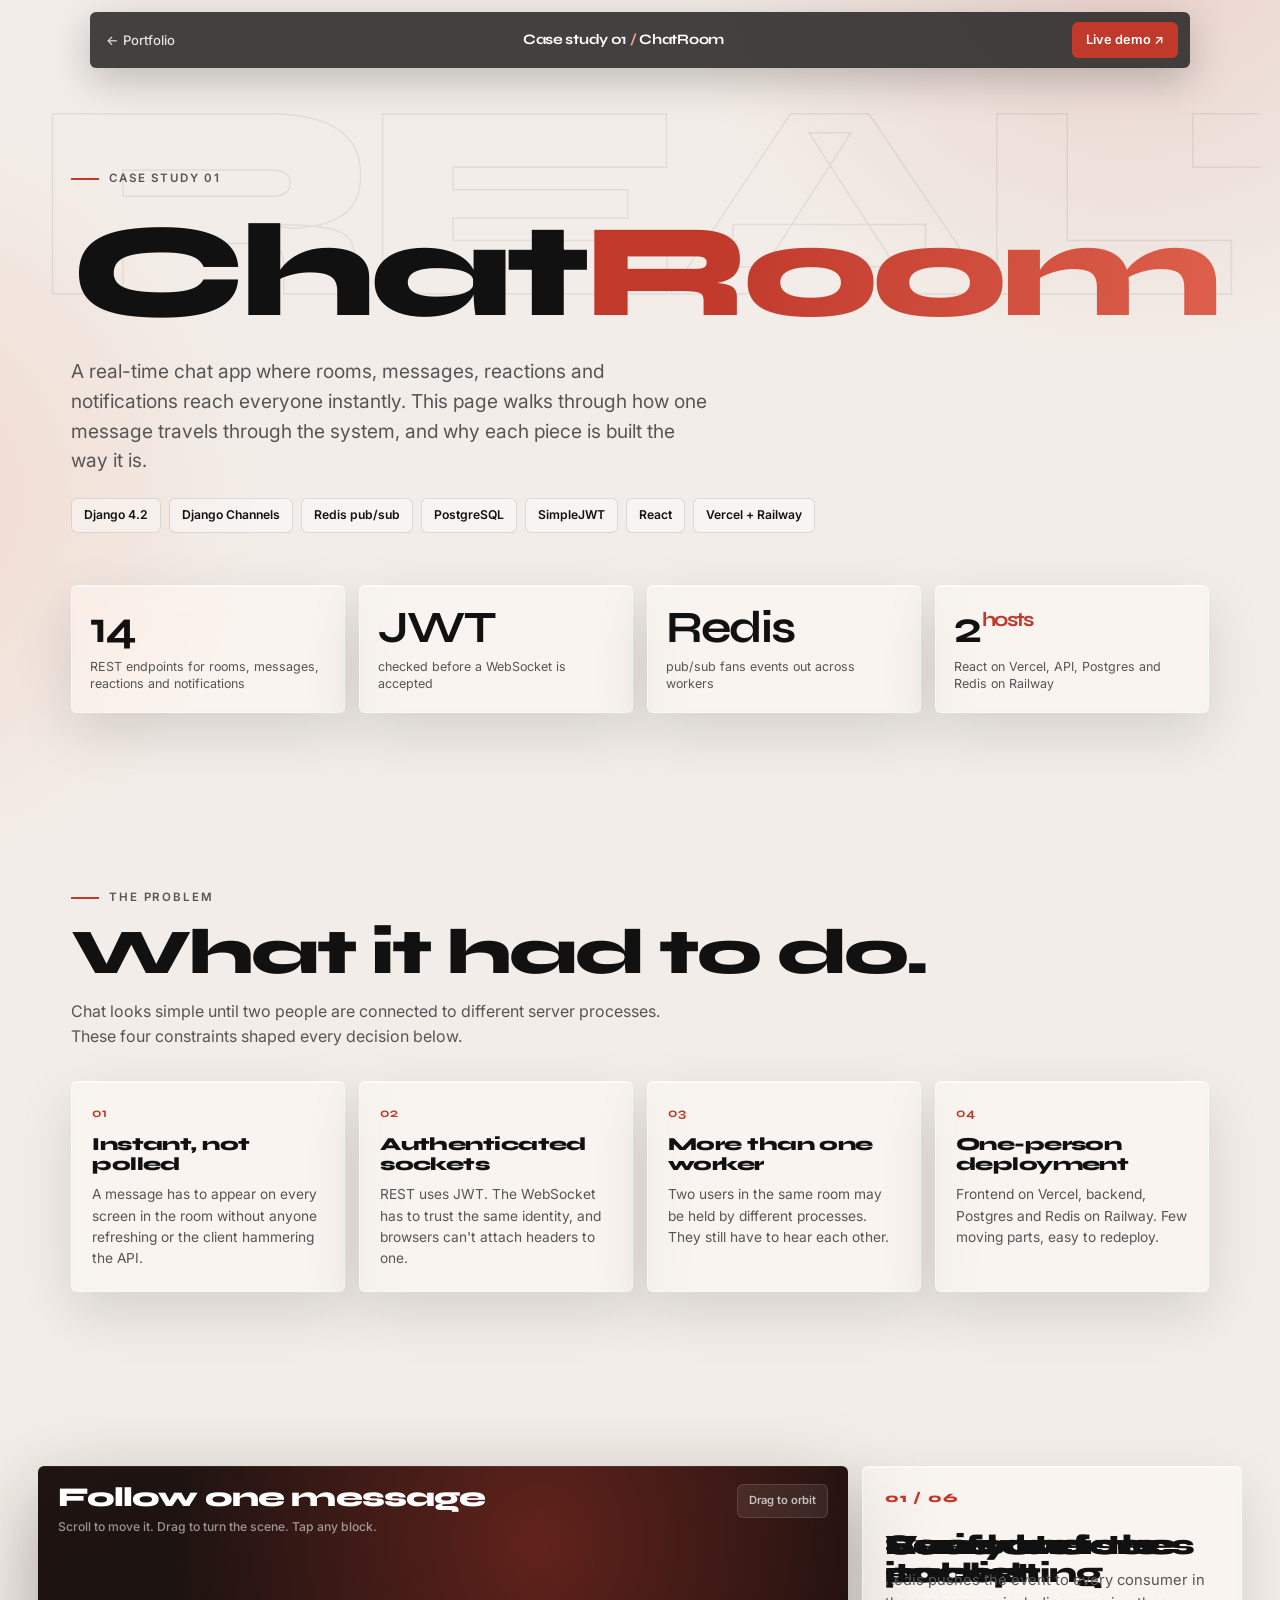
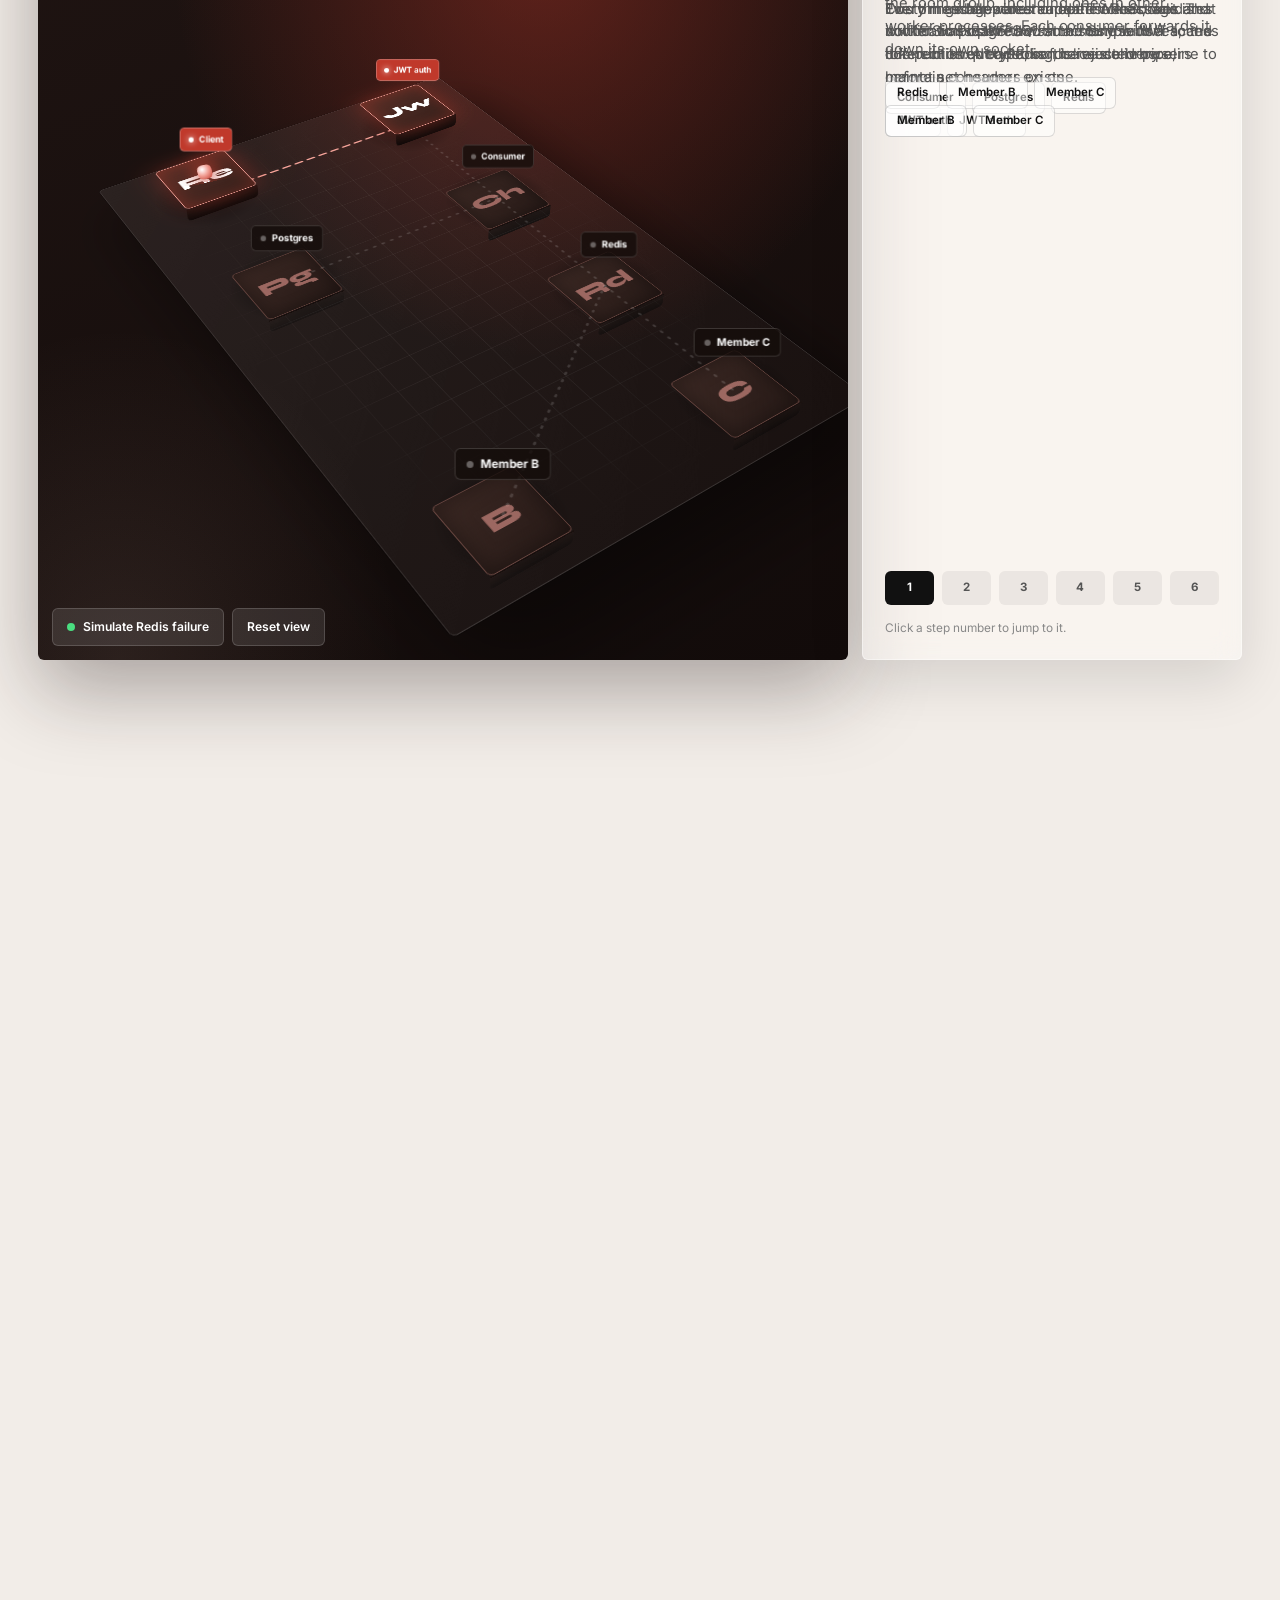
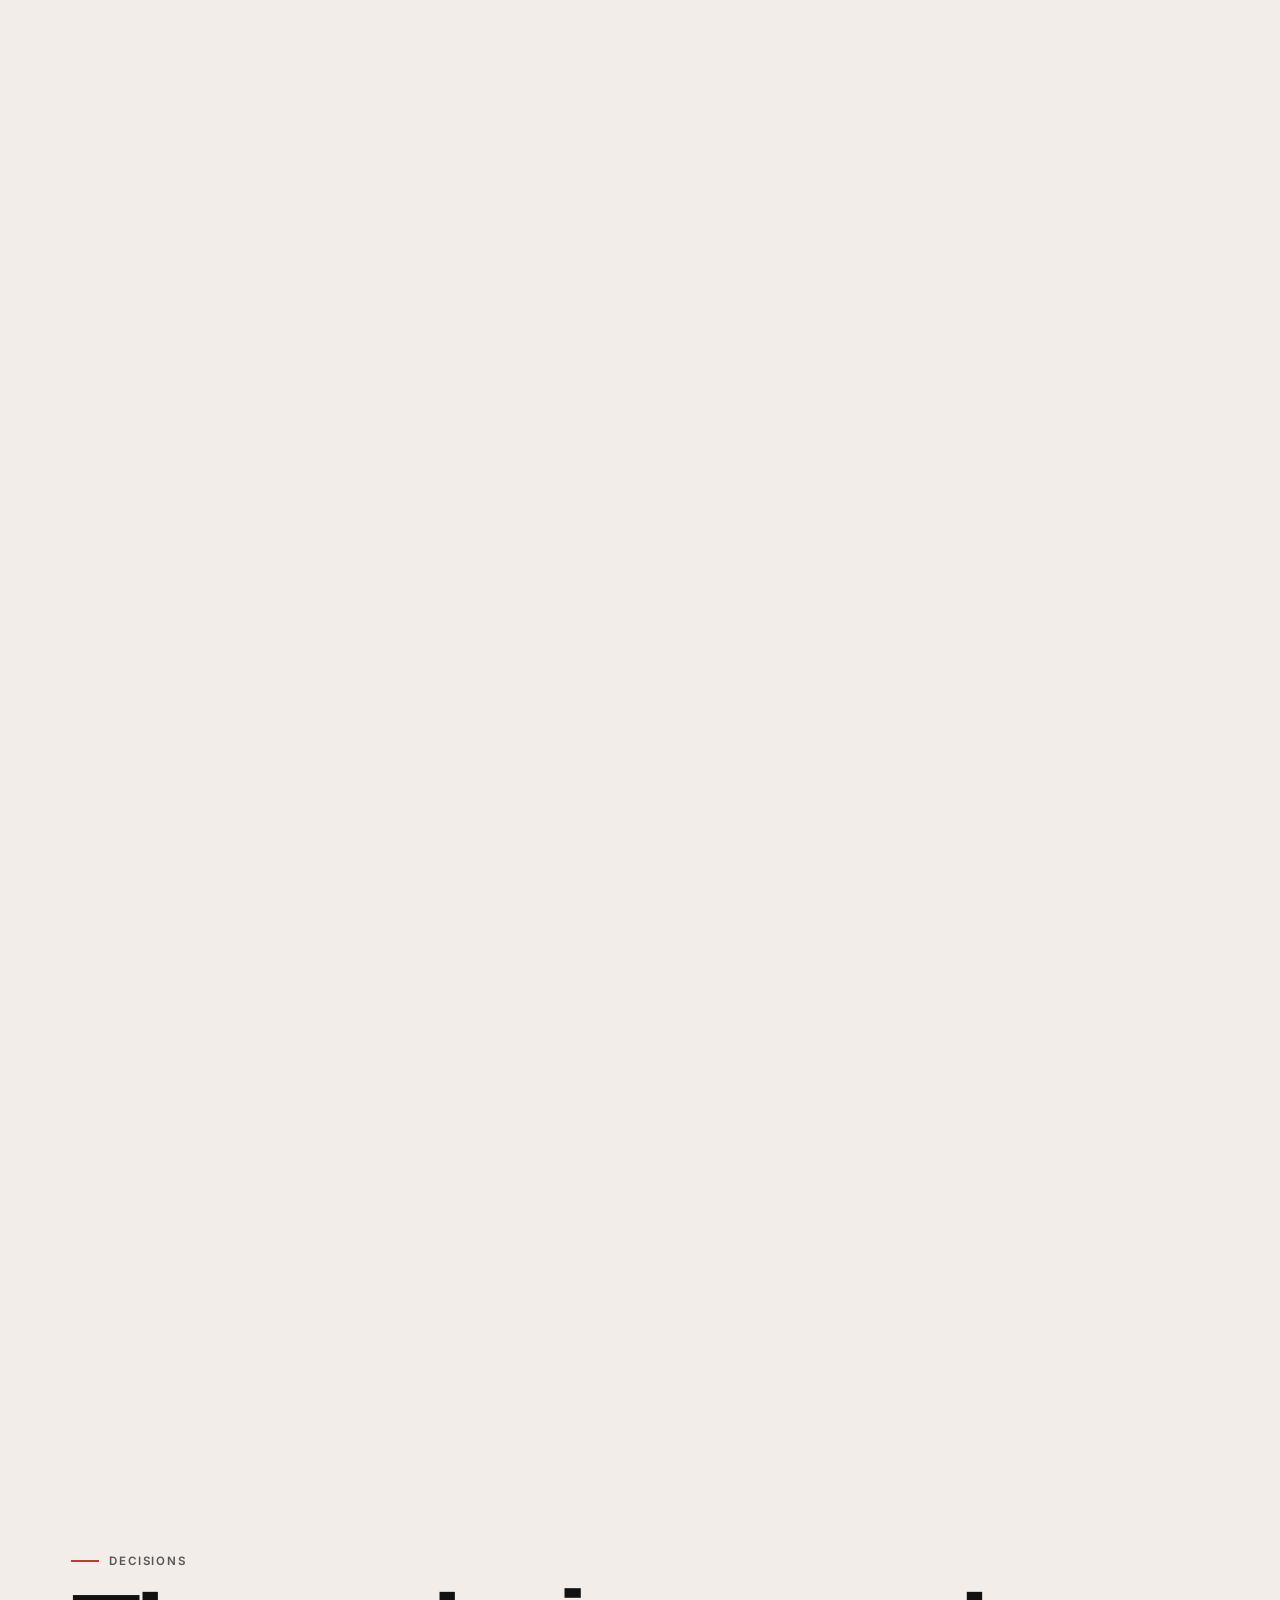
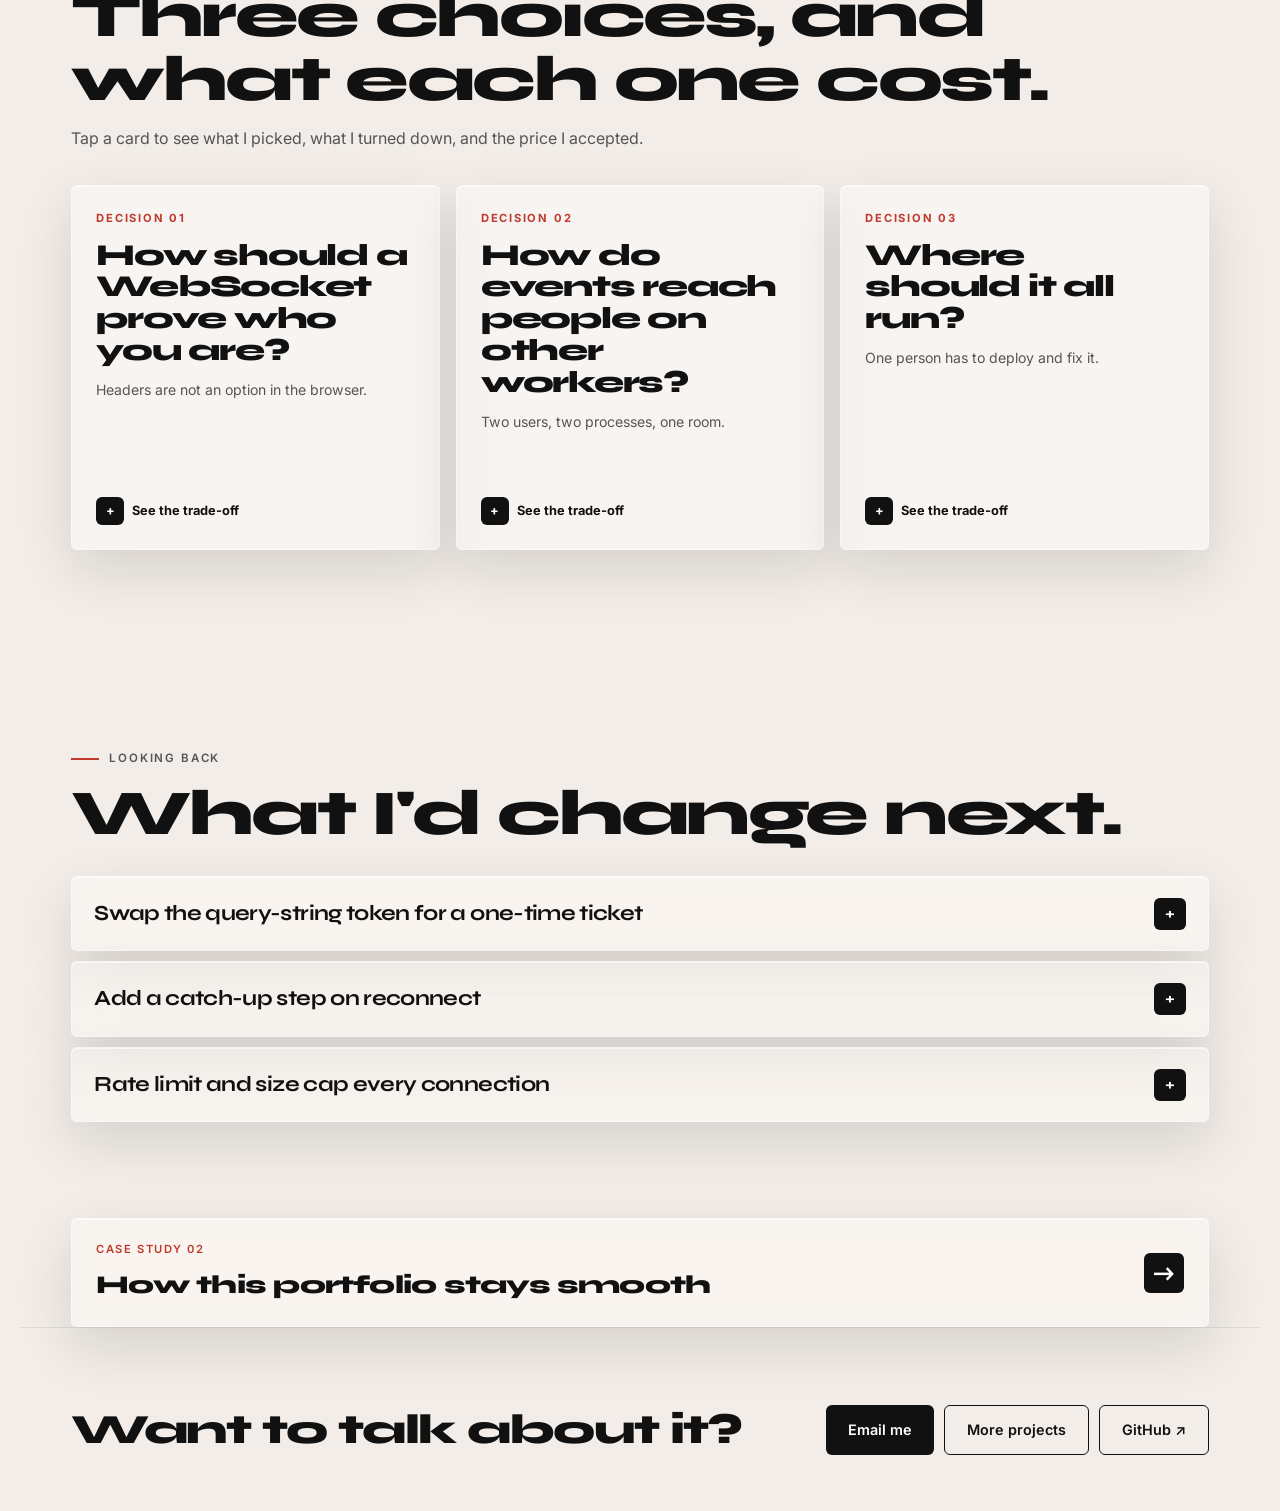
==== commit 3d5b9c1f: "maybe final" ====
--- a/case-chatroom.html
+++ b/case-chatroom.html
@@ -19,7 +19,7 @@
 </head>
 <body>
 <div class="c-ambient" aria-hidden="true"></div>
-<div class="cprog" id="cprog" aria-hidden="true"></div>
+
 
 <header class="cnav">
   <a class="back" href="index.html#projects">&larr; Portfolio</a>
@@ -108,6 +108,7 @@
   <h2 class="sr">What I'd change next.</h2>
   <div class="acc" id="acc"></div>
 </section>
+<div class="crosslink sr"><a class="gc" href="case-portfolio.html"><span><small>Case study 02</small>How this portfolio stays smooth</span><b>&rarr;</b></a></div>
 </main>
 
 <footer class="cfoot">
--- a/case.css
+++ b/case.css
@@ -1,1581 +1,301 @@
 /* Case study pages. Same tokens as style.css so both feel like one site. */
-*,
-*::before,
-*::after {
-  box-sizing: border-box;
-  margin: 0;
-  padding: 0
+*,*::before,*::after{box-sizing:border-box;margin:0;padding:0}
+:root{
+  --bg:#f2ede8;--bg2:#ebe6df;--black:#111;--gray:#888;--gray2:#555;
+  --red:#c0392b;--rose:#f2a197;--peach:#f0c5b3;--ok:#4ade80;
+  --ink:#211816;--ink2:#4a2520;
+  --border:rgba(0,0,0,.08);
+  --glass-bg:rgba(255,255,255,.38);--glass-border:rgba(255,255,255,.42);
+  --glass-hi:rgba(255,255,255,.68);--glass-shadow:0 20px 56px rgba(0,0,0,.12);
+  --ease:cubic-bezier(.22,1,.36,1);--spring:cubic-bezier(.34,1.56,.64,1);
+  --gut:clamp(16px,4vw,56px);
 }
-
-:root {
-  --bg: #f2ede8;
-  --bg2: #ebe6df;
-  --black: #111;
-  --gray: #888;
-  --gray2: #555;
-  --red: #c0392b;
-  --rose: #f2a197;
-  --peach: #f0c5b3;
-  --ok: #4ade80;
-  --ink: #211816;
-  --ink2: #4a2520;
-  --border: rgba(0, 0, 0, .08);
-  --glass-bg: rgba(255, 255, 255, .38);
-  --glass-border: rgba(255, 255, 255, .42);
-  --glass-hi: rgba(255, 255, 255, .68);
-  --glass-shadow: 0 20px 56px rgba(0, 0, 0, .12);
-  --ease: cubic-bezier(.22, 1, .36, 1);
-  --spring: cubic-bezier(.34, 1.56, .64, 1);
-  --gut: clamp(16px, 4vw, 56px);
+html{scroll-behavior:smooth;scroll-padding-top:80px;-webkit-text-size-adjust:100%}
+body{font-family:"Inter",system-ui,sans-serif;background:var(--bg);color:var(--black);overflow-x:clip;line-height:1.55}
+a{color:inherit;text-decoration:none}
+button{font:inherit;color:inherit;background:none;border:0;cursor:pointer;-webkit-tap-highlight-color:transparent}
+h1,h2,h3{font-family:"Syne",sans-serif;font-weight:800;letter-spacing:-.04em;line-height:1}
+:focus-visible{outline:2px solid var(--red);outline-offset:3px}
+
+/* ambient colour, gradients only so it stays cheap */
+.c-ambient{position:fixed;inset:0;z-index:-1;pointer-events:none;
+  background:
+   radial-gradient(60vmax 60vmax at 88% -10%,rgba(192,57,43,.16),transparent 60%),
+   radial-gradient(50vmax 50vmax at -10% 55%,rgba(240,197,179,.55),transparent 60%),
+   var(--bg)}
+
+/* nav */
+.cnav{position:fixed;z-index:50;top:12px;left:50%;transform:translateX(-50%);width:min(1100px,calc(100% - 24px));
+  display:flex;align-items:center;justify-content:space-between;gap:12px;padding:10px 12px 10px 16px;
+  border-radius:6px;background:rgba(17,17,17,.78);color:#fff;box-shadow:0 12px 40px rgba(0,0,0,.22)}
+.cnav a.back{font-size:.82rem;font-weight:500;opacity:.85;white-space:nowrap;transition:opacity .2s}
+.cnav a.back:hover{opacity:1}
+.cnav .mid{font-family:"Syne",sans-serif;font-weight:700;font-size:.9rem;letter-spacing:-.02em;white-space:nowrap;overflow:hidden;text-overflow:ellipsis}
+.cnav .mid i{font-style:normal;color:var(--rose)}
+.cnav a.live{background:var(--red);color:#fff;font-size:.8rem;font-weight:600;padding:8px 14px;border-radius:6px;white-space:nowrap;transition:transform .25s var(--spring),background .2s}
+.cnav a.live:hover{transform:translateY(-2px);background:#d4473a}
+.cprog{position:fixed;z-index:51;top:0;left:0;height:3px;width:100%;transform-origin:0 50%;transform:scaleX(0);
+  background:linear-gradient(90deg,var(--red),var(--rose));will-change:transform}
+@media(max-width:560px){.cnav .mid{display:none}.cnav{justify-content:space-between}}
+
+/* reveal */
+.sr{opacity:0;transform:translateY(26px);transition:opacity .7s var(--ease),transform .7s var(--ease);transition-delay:var(--d,0s)}
+.sr.in{opacity:1;transform:none}
+
+/* glass card with pointer light */
+.gc{position:relative;isolation:isolate;border-radius:6px;border:1px solid var(--glass-border);background:var(--glass-bg);
+  box-shadow:var(--glass-shadow),inset 0 1px 0 var(--glass-hi);
+  -webkit-backdrop-filter:blur(14px) saturate(160%);backdrop-filter:blur(14px) saturate(160%);
+  transition:transform .35s var(--ease),box-shadow .35s var(--ease)}
+.gc::after{content:"";position:absolute;inset:0;z-index:-1;border-radius:inherit;pointer-events:none;opacity:0;transition:opacity .25s;
+  background:radial-gradient(280px circle at var(--mx,50%) var(--my,50%),rgba(192,57,43,.16),transparent 70%)}
+.gc:hover::after,.gc.touch::after{opacity:1}
+@media(hover:hover){.gc:hover{transform:translateY(-4px)}}
+.gc:active{transform:scale(.985)}
+
+/* hero */
+.chero{position:relative;overflow-x:clip;padding:clamp(120px,18vh,170px) var(--gut) clamp(36px,6vw,72px);max-width:1240px;margin:0 auto}
+.chero .bgword{position:absolute;right:-1vw;top:clamp(70px,10vh,110px);font-family:"Syne",sans-serif;font-weight:800;
+  font-size:clamp(5rem,22vw,19rem);letter-spacing:-.06em;line-height:.8;color:transparent;
+  -webkit-text-stroke:1.5px rgba(17,17,17,.07);pointer-events:none;user-select:none;white-space:nowrap;overflow:hidden;max-width:100%}
+.eyebrow{display:inline-flex;align-items:center;gap:10px;font-size:.72rem;font-weight:600;letter-spacing:.16em;text-transform:uppercase;color:var(--gray2)}
+.eyebrow::before{content:"";width:28px;height:2px;background:var(--red)}
+.chero h1{font-size:clamp(2.4rem,10.4vw,9rem);margin:18px 0 18px;position:relative}
+.chero h1 em{font-style:normal;background:linear-gradient(100deg,var(--red) 10%,#e0634f 55%,var(--rose));
+  -webkit-background-clip:text;background-clip:text;color:transparent;background-size:200% 100%;animation:sheen 7s ease-in-out infinite alternate}
+@keyframes sheen{to{background-position:100% 0}}
+.lead{max-width:640px;font-size:clamp(1rem,1.5vw,1.2rem);color:var(--gray2);position:relative}
+.chips{display:flex;flex-wrap:wrap;gap:8px;margin-top:22px;position:relative}
+.chips span{font-size:.76rem;font-weight:600;padding:7px 12px;border-radius:6px;border:1px solid rgba(17,17,17,.12);background:rgba(255,255,255,.4);transition:transform .25s var(--spring),background .2s,color .2s}
+.chips span:hover{transform:translateY(-3px);background:var(--black);color:#fff}
+.stats{display:grid;grid-template-columns:repeat(4,minmax(0,1fr));gap:14px;margin-top:clamp(28px,5vw,52px);position:relative}
+.stat{padding:20px 18px}
+.stat b{display:block;font-family:"Syne",sans-serif;font-size:clamp(1.8rem,4vw,2.8rem);letter-spacing:-.04em;line-height:1}
+.stat b sup{font-size:.45em;color:var(--red);margin-left:2px}
+.stat span{display:block;margin-top:8px;font-size:.78rem;color:var(--gray2);line-height:1.35}
+@media(max-width:900px){.stats{grid-template-columns:repeat(2,minmax(0,1fr))}}
+
+/* generic section */
+.csec{max-width:1240px;margin:0 auto;padding:clamp(48px,8vw,96px) var(--gut)}
+.csec h2{font-size:clamp(2rem,5.4vw,4rem);margin:14px 0 14px}
+.csec>p.sub{max-width:620px;color:var(--gray2)}
+.cons{display:grid;grid-template-columns:repeat(4,minmax(0,1fr));gap:14px;margin-top:32px}
+.con{padding:22px 20px;display:flex;flex-direction:column;gap:10px;min-height:170px}
+.con .n{font-family:"Syne",sans-serif;font-size:.8rem;font-weight:700;color:var(--red);letter-spacing:.08em}
+.con h3{font-size:1.15rem;letter-spacing:-.03em;line-height:1.1}
+.con p{font-size:.86rem;color:var(--gray2)}
+@media(max-width:1000px){.cons{grid-template-columns:repeat(2,minmax(0,1fr))}}
+@media(max-width:520px){.cons{grid-template-columns:1fr}.con{min-height:0}}
+
+/* ===== architecture scene ===== */
+.arch{position:relative;height:540svh}
+.pin{position:sticky;top:0;height:100svh;display:grid;grid-template-columns:minmax(0,1fr) minmax(300px,380px);gap:14px;
+  padding:78px clamp(12px,3vw,40px) clamp(12px,2.4vw,28px);max-width:1500px;margin:0 auto}
+.stage{position:relative;min-height:0;border-radius:6px;overflow:hidden;touch-action:pan-y;cursor:grab;user-select:none;-webkit-user-select:none;
+  background:
+   radial-gradient(70% 80% at var(--gx,75%) var(--gy,15%),var(--ga,rgba(192,57,43,.42)),transparent 65%),
+   radial-gradient(50% 60% at 10% 100%,rgba(240,197,179,.10),transparent 70%),
+   linear-gradient(160deg,#1f1412,#120b0a);
+  box-shadow:0 30px 80px rgba(33,24,22,.35),inset 0 1px 0 rgba(255,255,255,.08);
+  transition:--ga .6s}
+.stage.drag{cursor:grabbing}
+.stage-title{position:absolute;z-index:3;left:20px;top:18px;right:20px;display:flex;justify-content:space-between;align-items:flex-start;gap:12px;pointer-events:none}
+.stage-title h2{font-size:clamp(1.1rem,2.2vw,1.7rem);color:#fff;margin:0;letter-spacing:-.03em}
+.stage-title small{display:block;margin-top:6px;color:rgba(255,255,255,.55);font-size:.76rem;font-weight:500;letter-spacing:0}
+.hint{flex:none;font-size:.7rem;font-weight:600;color:rgba(255,255,255,.7);padding:7px 11px;border-radius:6px;background:rgba(255,255,255,.08);
+  border:1px solid rgba(255,255,255,.12);transition:opacity .5s;white-space:nowrap}
+.hint.gone{opacity:0}
+.scene{position:absolute;inset:0;perspective:1500px;perspective-origin:50% 38%}
+.plane{position:absolute;left:50%;top:54%;transform-style:preserve-3d;
+  transform:scale(var(--s,.6)) rotateX(var(--rx,56deg)) rotateZ(var(--rz,-34deg));will-change:transform}
+.plate{position:absolute;inset:0;border-radius:6px;transform:translateZ(-2px);
+  background:linear-gradient(135deg,rgba(255,255,255,.07),rgba(255,255,255,.015));border:1px solid rgba(255,255,255,.11);
+  box-shadow:0 0 0 1px rgba(0,0,0,.2),0 60px 90px rgba(0,0,0,.45)}
+.plate::before{content:"";position:absolute;inset:0;border-radius:inherit;opacity:.9;
+  background-image:linear-gradient(rgba(255,255,255,.06) 1px,transparent 1px),linear-gradient(90deg,rgba(255,255,255,.06) 1px,transparent 1px);
+  background-size:40px 40px;-webkit-mask:radial-gradient(closest-side,#000 55%,transparent);mask:radial-gradient(closest-side,#000 55%,transparent)}
+.edges{position:absolute;inset:0;overflow:visible;transform:translateZ(1px)}
+.edge{stroke:rgba(255,255,255,.14);stroke-width:3;stroke-linecap:round;fill:none;stroke-dasharray:2 10;transition:stroke .4s}
+.edge.lit{stroke:var(--rose);stroke-dasharray:10 8;animation:flow 1.1s linear infinite}
+.edge.bad{stroke:#777;animation:none}
+@keyframes flow{to{stroke-dashoffset:-36}}
+
+.node{position:absolute;width:var(--nw,96px);height:var(--nw,96px);transform-style:preserve-3d;cursor:pointer;outline:none}
+.lift{position:absolute;inset:0;transform-style:preserve-3d;transition:transform .45s var(--spring)}
+.bob{position:absolute;inset:0;transform-style:preserve-3d;animation:bob 5s ease-in-out infinite;animation-delay:var(--bd,0s)}
+@keyframes bob{50%{transform:translateZ(7px)}}
+.face{position:absolute;backface-visibility:hidden}
+.top{inset:0;border-radius:6px;background:linear-gradient(145deg,#3b2823,#271a17);border:1.5px solid rgba(242,161,151,.28);
+  box-shadow:inset 0 0 24px rgba(0,0,0,.35);transition:border-color .35s,box-shadow .35s,background .35s}
+.sf{left:0;top:100%;width:100%;height:var(--th,18px);transform-origin:0 0;transform:rotateX(-90deg);background:linear-gradient(#1a100e,#0d0807);border-radius:0 0 6px 6px}
+.sr_{left:100%;top:0;height:100%;width:var(--th,18px);transform-origin:0 0;transform:rotateY(90deg);background:linear-gradient(90deg,#1b110f,#0e0908);border-radius:0 6px 6px 0}
+.shadow{position:absolute;inset:-20%;transform:translateZ(-1px);background:radial-gradient(closest-side,rgba(0,0,0,.55),transparent);pointer-events:none}
+.tag{position:absolute;left:50%;top:50%;white-space:nowrap;pointer-events:none;
+  transform:translateZ(calc(var(--nw,96px)*.28 + 8px)) rotateZ(calc(var(--rz,-34deg)*-1)) rotateX(calc(var(--rx,56deg)*-1)) translate(-50%,-50%) scale(var(--ls,1));
+  padding:6px 11px;border-radius:6px;font-size:.74rem;font-weight:700;color:#fff;background:rgba(20,12,10,.78);border:1px solid rgba(255,255,255,.16);
+  display:flex;align-items:center;gap:7px;transition:background .3s,border-color .3s}
+.tag::before{content:"";width:7px;height:7px;border-radius:6px;background:rgba(255,255,255,.35);transition:background .3s,box-shadow .3s}
+.glyph{position:absolute;inset:0;transform:translateZ(1px);display:grid;place-items:center;font-family:"Syne",sans-serif;font-weight:800;font-size:calc(var(--nw,96px)*.34);color:rgba(242,161,151,.55);letter-spacing:-.04em;transition:color .3s}
+
+.node:hover .lift{transform:translateZ(16px)}
+.node.on .lift{transform:translateZ(26px)}
+.node.on .top{border-color:var(--rose);background:linear-gradient(145deg,#5a2f27,#34201b);box-shadow:inset 0 0 26px rgba(192,57,43,.35),0 0 38px rgba(192,57,43,.45)}
+.node.on .tag{background:var(--red);border-color:rgba(255,255,255,.3)}
+.node.on .tag::before{background:#fff;box-shadow:0 0 10px #fff}
+.node.on .glyph{color:#fff}
+.node.sel .lift{transform:translateZ(34px)}
+.node.ok .top{border-color:var(--ok);box-shadow:inset 0 0 26px rgba(74,222,128,.22),0 0 34px rgba(74,222,128,.35)}
+.node.ok .tag::before{background:var(--ok);box-shadow:0 0 10px var(--ok)}
+.node.dead .top{border-color:#555;background:linear-gradient(145deg,#2b2b2b,#1b1b1b);box-shadow:none}
+.node.dead .glyph{color:#777}.node.dead .tag{background:#2a2a2a}
+.node:focus-visible .top{outline:2px solid #fff;outline-offset:3px}
+
+.pk{position:absolute;left:0;top:0;width:18px;height:18px;margin:-9px 0 0 -9px;border-radius:6px;pointer-events:none;opacity:0;
+  background:radial-gradient(circle at 35% 30%,#fff,var(--rose) 45%,var(--red));box-shadow:0 0 22px 6px rgba(192,57,43,.7);will-change:transform,opacity}
+.pk.ok{background:radial-gradient(circle at 35% 30%,#fff,#9af0ba 45%,#22c55e);box-shadow:0 0 22px 6px rgba(74,222,128,.6)}
+.pk.dead{background:#666;box-shadow:none}
+
+.stage-ui{position:absolute;z-index:3;left:14px;bottom:14px;display:flex;gap:8px;flex-wrap:wrap}
+.pill{font-size:.76rem;font-weight:600;color:#fff;padding:9px 14px;border-radius:6px;background:rgba(255,255,255,.1);border:1px solid rgba(255,255,255,.16);
+  transition:background .25s,transform .25s var(--spring),border-color .25s;display:inline-flex;align-items:center;gap:8px}
+.pill:hover{background:rgba(255,255,255,.18);transform:translateY(-2px)}
+.pill[aria-pressed=true]{background:var(--red);border-color:rgba(255,255,255,.35)}
+.pill i{width:8px;height:8px;border-radius:6px;background:var(--ok);display:block;transition:background .25s}
+.pill[aria-pressed=true] i{background:#fff}
+
+/* detail sheet */
+.sheet{position:absolute;z-index:6;left:14px;right:14px;bottom:14px;max-width:460px;padding:18px 18px 16px;border-radius:6px;color:#fff;
+  background:rgba(22,14,12,.88);border:1px solid rgba(255,255,255,.14);box-shadow:0 24px 60px rgba(0,0,0,.5);
+  -webkit-backdrop-filter:blur(16px);backdrop-filter:blur(16px);
+  transform:translateY(calc(100% + 30px));opacity:0;pointer-events:none;transition:transform .5s var(--ease),opacity .3s;max-height:calc(100% - 90px);overflow:auto}
+.sheet.open{transform:none;opacity:1;pointer-events:auto}
+.sheet h3{font-size:1.2rem;letter-spacing:-.03em;margin-bottom:4px;padding-right:30px}
+.sheet .role{font-size:.82rem;color:rgba(255,255,255,.7);margin-bottom:12px}
+.sheet dl{display:grid;gap:10px}
+.sheet dt{font-size:.66rem;font-weight:700;letter-spacing:.14em;text-transform:uppercase;color:var(--rose)}
+.sheet dd{font-size:.84rem;color:rgba(255,255,255,.86);margin-top:2px}
+.sheet .x{position:absolute;top:10px;right:10px;width:32px;height:32px;border-radius:6px;background:rgba(255,255,255,.1);font-size:1rem;line-height:1}
+.sheet .x:hover{background:rgba(255,255,255,.2)}
+
+/* narrative */
+.narr{min-height:0;display:flex;flex-direction:column;gap:14px;padding:22px;border-radius:6px}
+.narr .count{font-family:"Syne",sans-serif;font-weight:800;font-size:.8rem;letter-spacing:.1em;color:var(--red)}
+.steps{display:grid}
+.step{grid-area:1/1;opacity:0;transform:translateY(12px);transition:opacity .4s,transform .5s var(--ease);pointer-events:none}
+.step.on{opacity:1;transform:none;pointer-events:auto}
+.step h3{font-size:clamp(1.4rem,2.2vw,1.9rem);margin:8px 0 10px;letter-spacing:-.04em}
+.step p{font-size:.92rem;color:var(--gray2)}
+.step p+p{margin-top:8px}
+.step .warn{color:var(--red);font-weight:600}
+.comps{display:flex;flex-wrap:wrap;gap:6px;margin-top:16px}
+.comps button{font-size:.72rem;font-weight:600;padding:6px 11px;border-radius:6px;border:1px solid rgba(17,17,17,.14);background:rgba(255,255,255,.5);transition:transform .25s var(--spring),background .2s,color .2s}
+.comps button:hover{background:var(--black);color:#fff;transform:translateY(-2px)}
+.dots{display:flex;gap:8px;margin-top:auto}
+.dot{flex:1;height:34px;display:grid;place-items:center;border-radius:6px;font-size:.72rem;font-weight:700;color:var(--gray2);
+  background:rgba(17,17,17,.06);transition:background .25s,color .25s,transform .25s var(--spring)}
+.dot:hover{transform:translateY(-2px);background:rgba(17,17,17,.12)}
+.dot.on{background:var(--black);color:#fff}
+.dot.past{background:rgba(192,57,43,.14);color:var(--red)}
+.narr .tip{font-size:.74rem;color:var(--gray)}
+
+@media(max-width:1023px),(max-aspect-ratio:1/1){
+  .pin{grid-template-columns:1fr;grid-template-rows:minmax(0,1fr) auto;padding-top:70px;gap:10px}
+  .narr{padding:12px 16px;gap:8px;border-radius:6px}
+  .step h3{font-size:1.15rem;margin:0 0 6px}
+  .step p{font-size:.82rem;line-height:1.45}
+  .narr .tip,.comps{display:none}
+  .narr .count{display:none}
+  .dot{height:30px}
+  .stage{border-radius:6px}
+  .sheet{max-width:none}
 }
-
-html {
-  scroll-behavior: smooth;
-  scroll-padding-top: 80px;
-  -webkit-text-size-adjust: 100%
+@media(max-height:520px) and (min-width:640px){
+  .pin{grid-template-columns:minmax(0,1fr) 300px;grid-template-rows:none;padding-top:64px}
+  .narr{padding:14px 16px;gap:8px}
+  .step h3{font-size:1.1rem}.step p{font-size:.78rem}
+  .stage-title small{display:none}
 }
-
-body {
-  font-family: "Inter", system-ui, sans-serif;
-  background: var(--bg);
-  color: var(--black);
-  overflow-x: clip;
-  line-height: 1.55
+@media(max-width:600px){.stage-title small{display:none}.stage-title{top:14px}.stage-ui{left:10px;bottom:10px}.pill{padding:8px 12px;font-size:.72rem}}
+@media(max-width:420px){.hint{display:none}.stage-title h2{font-size:1rem}}
+
+/* decisions */
+.dgrid{display:grid;grid-template-columns:repeat(3,minmax(0,1fr));gap:16px;margin-top:34px}
+.dcard{perspective:1200px;text-align:left;display:block;width:100%}
+.dface{position:relative;grid-area:1/1;padding:24px;border-radius:6px;backface-visibility:hidden;-webkit-backface-visibility:hidden;display:flex;flex-direction:column;gap:12px;overflow:hidden}
+.dflip{position:relative;display:grid;height:100%;min-height:330px;transform-style:preserve-3d;transition:transform .8s var(--ease)}
+.dcard[aria-pressed=true] .dflip{transform:rotateY(180deg)}
+@media(hover:hover){.dcard:hover .dflip{transform:rotateY(-6deg) rotateX(3deg)}.dcard[aria-pressed=true]:hover .dflip{transform:rotateY(174deg) rotateX(3deg)}}
+.dfront{background:var(--glass-bg);border:1px solid var(--glass-border);box-shadow:var(--glass-shadow),inset 0 1px 0 var(--glass-hi);-webkit-backdrop-filter:blur(14px);backdrop-filter:blur(14px)}
+.dfront .k,.dback .k{font-size:.7rem;font-weight:700;letter-spacing:.16em;text-transform:uppercase;color:var(--red)}
+.dfront h3{font-size:clamp(1.4rem,2.4vw,1.9rem);letter-spacing:-.04em;line-height:1.05}
+.dfront p{font-size:.88rem;color:var(--gray2)}
+.dfront .go{margin-top:auto;font-size:.8rem;font-weight:700;display:flex;align-items:center;gap:8px}
+.dfront .go b{display:grid;place-items:center;width:28px;height:28px;border-radius:6px;background:var(--black);color:#fff;transition:transform .35s var(--spring)}
+.dcard:hover .go b{transform:rotate(90deg)}
+.dback{transform:rotateY(180deg);background:linear-gradient(160deg,#2a1b18,#150d0b);color:#fff;border:1px solid rgba(255,255,255,.1);justify-content:flex-start}
+.dback dl{display:grid;gap:11px}
+.dback dt{font-size:.66rem;font-weight:700;letter-spacing:.14em;text-transform:uppercase;color:var(--rose)}
+.dback dd{font-size:.84rem;color:rgba(255,255,255,.86);margin-top:2px}
+@media(max-width:1000px){.dgrid{grid-template-columns:1fr}.dflip{min-height:280px}}
+
+/* results */
+.rgrid{display:grid;grid-template-columns:repeat(4,minmax(0,1fr));gap:14px;margin-top:32px}
+.rt{padding:22px 18px;min-height:150px;display:flex;flex-direction:column;justify-content:space-between}
+.rt b{font-family:"Syne",sans-serif;font-size:clamp(1.9rem,4vw,3rem);letter-spacing:-.05em;line-height:1}
+.rt b small{font-size:.4em;letter-spacing:0;margin-left:4px;color:var(--gray2);font-weight:700}
+.rt span{font-size:.78rem;color:var(--gray2)}
+.rt.empty b{font-size:1.1rem;letter-spacing:-.02em;color:var(--gray)}
+.rt.empty{border-style:dashed;border-color:rgba(17,17,17,.2);background:rgba(255,255,255,.2)}
+.chart{margin-top:16px;padding:22px 22px 18px}
+.chart h3{font-size:1.05rem;letter-spacing:-.03em}
+.bars{display:flex;align-items:flex-end;gap:clamp(6px,1.4vw,16px);height:200px;margin-top:20px}
+.bar{flex:1;display:flex;flex-direction:column;justify-content:flex-end;align-items:center;gap:8px;height:100%;position:relative}
+.bar i{display:block;width:100%;max-width:70px;border-radius:6px 6px 2px 2px;background:linear-gradient(var(--rose),var(--red));
+  height:0;transition:height 1s var(--ease),filter .25s;transition-delay:var(--d,0s)}
+.chart.in .bar i{height:var(--h)}
+.bar:hover i,.bar:focus-visible i,.bar.sel i{filter:brightness(1.15) saturate(1.2)}
+.bar em{font-style:normal;font-size:.72rem;font-weight:600;color:var(--gray2)}
+.readout{margin-top:14px;font-size:.84rem;color:var(--gray2);min-height:1.4em}
+.readout b{color:var(--black)}
+.setup{margin-top:14px;font-size:.8rem;color:var(--gray2)}
+.setup code{font-family:ui-monospace,Menlo,monospace;font-size:.78rem;background:rgba(17,17,17,.06);padding:2px 6px;border-radius:6px}
+.pending{margin-top:16px;padding:16px 18px;border-radius:6px;border:1px dashed rgba(192,57,43,.4);background:rgba(192,57,43,.05);font-size:.86rem;color:var(--gray2)}
+.pending b{color:var(--red)}
+@media(max-width:900px){.rgrid{grid-template-columns:repeat(2,minmax(0,1fr))}}
+
+/* what I'd change */
+.acc{margin-top:30px;display:grid;gap:10px}
+.ai{border-radius:6px;overflow:hidden}
+.ai button{width:100%;display:flex;align-items:center;justify-content:space-between;gap:16px;text-align:left;padding:20px 22px;font-family:"Syne",sans-serif;font-weight:700;font-size:clamp(1.05rem,2vw,1.35rem);letter-spacing:-.03em}
+.ai button b{flex:none;display:grid;place-items:center;width:32px;height:32px;border-radius:6px;background:var(--black);color:#fff;font-size:1.1rem;transition:transform .4s var(--spring),background .2s}
+.ai[data-open=true] button b{transform:rotate(45deg);background:var(--red)}
+.ai .body{display:grid;grid-template-rows:0fr;transition:grid-template-rows .5s var(--ease)}
+.ai[data-open=true] .body{grid-template-rows:1fr}
+.ai .body>div{overflow:hidden}
+.ai .body p{padding:0 22px 20px;font-size:.92rem;color:var(--gray2);max-width:720px}
+
+/* footer */
+.cfoot{max-width:1240px;margin:0 auto;padding:clamp(40px,6vw,80px) var(--gut) 56px;display:flex;flex-wrap:wrap;gap:12px;align-items:center;justify-content:space-between;border-top:1px solid var(--border)}
+.cfoot h2{font-size:clamp(1.6rem,4vw,2.6rem);margin:0}
+.btns{display:flex;gap:10px;flex-wrap:wrap}
+.btn{display:inline-flex;align-items:center;gap:8px;font-weight:600;font-size:.9rem;padding:13px 22px;border-radius:6px;transition:transform .3s var(--spring),background .2s,color .2s}
+.btn:hover{transform:translateY(-3px)}
+.btn.p{background:var(--black);color:#fff}.btn.p:hover{background:var(--red)}
+.btn.o{border:1.5px solid var(--black)}.btn.o:hover{background:var(--black);color:#fff}
+
+noscript .ns{max-width:760px;margin:20px auto;padding:0 var(--gut)}
+
+@media(prefers-reduced-motion:reduce){
+  *,*::before,*::after{animation:none!important;transition-duration:.01ms!important;scroll-behavior:auto!important}
+  .sr{opacity:1;transform:none}
 }
-
-a {
-  color: inherit;
-  text-decoration: none
-}
-
-button {
-  font: inherit;
-  color: inherit;
-  background: none;
-  border: 0;
-  cursor: pointer;
-  -webkit-tap-highlight-color: transparent
-}
-
-h1,
-h2,
-h3 {
-  font-family: "Syne", sans-serif;
-  font-weight: 800;
-  letter-spacing: -.04em;
-  line-height: 1
-}
-
-:focus-visible {
-  outline: 2px solid var(--red);
-  outline-offset: 3px
-}
-
-/* ambient colour, gradients only so it stays cheap */
-.c-ambient {
-  position: fixed;
-  inset: 0;
-  z-index: -1;
-  pointer-events: none;
-  background:
-    radial-gradient(60vmax 60vmax at 88% -10%, rgba(192, 57, 43, .16), transparent 60%),
-    radial-gradient(50vmax 50vmax at -10% 55%, rgba(240, 197, 179, .55), transparent 60%),
-    var(--bg)
-}
-
-/* nav */
-.cnav {
-  position: fixed;
-  z-index: 50;
-  top: 12px;
-  left: 50%;
-  transform: translateX(-50%);
-  width: min(1100px, calc(100% - 24px));
-  display: flex;
-  align-items: center;
-  justify-content: space-between;
-  gap: 12px;
-  padding: 10px 12px 10px 16px;
-  border-radius: 12px;
-  background: rgba(17, 17, 17, .78);
-  color: #fff;
-  box-shadow: 0 12px 40px rgba(0, 0, 0, .22)
-}
-
-.cnav a.back {
-  font-size: .82rem;
-  font-weight: 500;
-  opacity: .85;
-  white-space: nowrap;
-  transition: opacity .2s
-}
-
-.cnav a.back:hover {
-  opacity: 1
-}
-
-.cnav .mid {
-  font-family: "Syne", sans-serif;
-  font-weight: 700;
-  font-size: .9rem;
-  letter-spacing: -.02em;
-  white-space: nowrap;
-  overflow: hidden;
-  text-overflow: ellipsis
-}
-
-.cnav .mid i {
-  font-style: normal;
-  color: var(--rose)
-}
-
-.cnav a.live {
-  background: var(--red);
-  color: #fff;
-  font-size: .8rem;
-  font-weight: 600;
-  padding: 8px 14px;
-  border-radius: 8px;
-  white-space: nowrap;
-  transition: transform .25s var(--spring), background .2s
-}
-
-.cnav a.live:hover {
-  transform: translateY(-2px);
-  background: #d4473a
-}
-
-.cprog {
-  position: fixed;
-  z-index: 51;
-  top: 0;
-  left: 0;
-  height: 3px;
-  width: 100%;
-  transform-origin: 0 50%;
-  transform: scaleX(0);
-  background: linear-gradient(90deg, var(--red), var(--rose));
-  will-change: transform
-}
-
-@media(max-width:560px) {
-  .cnav .mid {
-    display: none
-  }
-
-  .cnav {
-    justify-content: space-between
-  }
-}
-
-/* reveal */
-.sr {
-  opacity: 0;
-  transform: translateY(26px);
-  transition: opacity .7s var(--ease), transform .7s var(--ease);
-  transition-delay: var(--d, 0s)
-}
-
-.sr.in {
-  opacity: 1;
-  transform: none
-}
-
-/* glass card with pointer light */
-.gc {
-  position: relative;
-  isolation: isolate;
-  border-radius: 20px;
-  border: 1px solid var(--glass-border);
-  background: var(--glass-bg);
-  box-shadow: var(--glass-shadow), inset 0 1px 0 var(--glass-hi);
-  -webkit-backdrop-filter: blur(14px) saturate(160%);
-  backdrop-filter: blur(14px) saturate(160%);
-  transition: transform .35s var(--ease), box-shadow .35s var(--ease)
-}
-
-.gc::after {
-  content: "";
-  position: absolute;
-  inset: 0;
-  z-index: -1;
-  border-radius: inherit;
-  pointer-events: none;
-  opacity: 0;
-  transition: opacity .25s;
-  background: radial-gradient(280px circle at var(--mx, 50%) var(--my, 50%), rgba(192, 57, 43, .16), transparent 70%)
-}
-
-.gc:hover::after,
-.gc.touch::after {
-  opacity: 1
-}
-
-@media(hover:hover) {
-  .gc:hover {
-    transform: translateY(-4px)
-  }
-}
-
-.gc:active {
-  transform: scale(.985)
-}
-
-/* hero */
-.chero {
-  position: relative;
-  overflow-x: clip;
-  padding: clamp(120px, 18vh, 170px) var(--gut) clamp(36px, 6vw, 72px);
-  max-width: 1240px;
-  margin: 0 auto
-}
-
-.chero .bgword {
-  position: absolute;
-  right: -1vw;
-  top: clamp(70px, 10vh, 110px);
-  font-family: "Syne", sans-serif;
-  font-weight: 800;
-  font-size: clamp(5rem, 22vw, 19rem);
-  letter-spacing: -.06em;
-  line-height: .8;
-  color: transparent;
-  -webkit-text-stroke: 1.5px rgba(17, 17, 17, .07);
-  pointer-events: none;
-  user-select: none;
-  white-space: nowrap;
-  overflow: hidden;
-  max-width: 100%
-}
-
-.eyebrow {
-  display: inline-flex;
-  align-items: center;
-  gap: 10px;
-  font-size: .72rem;
-  font-weight: 600;
-  letter-spacing: .16em;
-  text-transform: uppercase;
-  color: var(--gray2)
-}
-
-.eyebrow::before {
-  content: "";
-  width: 28px;
-  height: 2px;
-  background: var(--red)
-}
-
-.chero h1 {
-  font-size: clamp(2.4rem, 10.4vw, 9rem);
-  margin: 18px 0 18px;
-  position: relative
-}
-
-.chero h1 em {
-  font-style: normal;
-  background: linear-gradient(100deg, var(--red) 10%, #e0634f 55%, var(--rose));
-  -webkit-background-clip: text;
-  background-clip: text;
-  color: transparent;
-  background-size: 200% 100%;
-  animation: sheen 7s ease-in-out infinite alternate
-}
-
-@keyframes sheen {
-  to {
-    background-position: 100% 0
-  }
-}
-
-.lead {
-  max-width: 640px;
-  font-size: clamp(1rem, 1.5vw, 1.2rem);
-  color: var(--gray2);
-  position: relative
-}
-
-.chips {
-  display: flex;
-  flex-wrap: wrap;
-  gap: 8px;
-  margin-top: 22px;
-  position: relative
-}
-
-.chips span {
-  font-size: .76rem;
-  font-weight: 600;
-  padding: 7px 12px;
-  border-radius: 99px;
-  border: 1px solid rgba(17, 17, 17, .12);
-  background: rgba(255, 255, 255, .4);
-  transition: transform .25s var(--spring), background .2s, color .2s
-}
-
-.chips span:hover {
-  transform: translateY(-3px);
-  background: var(--black);
-  color: #fff
-}
-
-.stats {
-  display: grid;
-  grid-template-columns: repeat(4, minmax(0, 1fr));
-  gap: 14px;
-  margin-top: clamp(28px, 5vw, 52px);
-  position: relative
-}
-
-.stat {
-  padding: 20px 18px
-}
-
-.stat b {
-  display: block;
-  font-family: "Syne", sans-serif;
-  font-size: clamp(1.8rem, 4vw, 2.8rem);
-  letter-spacing: -.04em;
-  line-height: 1
-}
-
-.stat b sup {
-  font-size: .45em;
-  color: var(--red);
-  margin-left: 2px
-}
-
-.stat span {
-  display: block;
-  margin-top: 8px;
-  font-size: .78rem;
-  color: var(--gray2);
-  line-height: 1.35
-}
-
-@media(max-width:900px) {
-  .stats {
-    grid-template-columns: repeat(2, minmax(0, 1fr))
-  }
-}
-
-/* generic section */
-.csec {
-  max-width: 1240px;
-  margin: 0 auto;
-  padding: clamp(48px, 8vw, 96px) var(--gut)
-}
-
-.csec h2 {
-  font-size: clamp(2rem, 5.4vw, 4rem);
-  margin: 14px 0 14px
-}
-
-.csec>p.sub {
-  max-width: 620px;
-  color: var(--gray2)
-}
-
-.cons {
-  display: grid;
-  grid-template-columns: repeat(4, minmax(0, 1fr));
-  gap: 14px;
-  margin-top: 32px
-}
-
-.con {
-  padding: 22px 20px;
-  display: flex;
-  flex-direction: column;
-  gap: 10px;
-  min-height: 170px
-}
-
-.con .n {
-  font-family: "Syne", sans-serif;
-  font-size: .8rem;
-  font-weight: 700;
-  color: var(--red);
-  letter-spacing: .08em
-}
-
-.con h3 {
-  font-size: 1.15rem;
-  letter-spacing: -.03em;
-  line-height: 1.1
-}
-
-.con p {
-  font-size: .86rem;
-  color: var(--gray2)
-}
-
-@media(max-width:1000px) {
-  .cons {
-    grid-template-columns: repeat(2, minmax(0, 1fr))
-  }
-}
-
-@media(max-width:520px) {
-  .cons {
-    grid-template-columns: 1fr
-  }
-
-  .con {
-    min-height: 0
-  }
-}
-
-/* ===== architecture scene ===== */
-.arch {
-  position: relative;
-  height: 540svh
-}
-
-.pin {
-  position: sticky;
-  top: 0;
-  height: 100svh;
-  display: grid;
-  grid-template-columns: minmax(0, 1fr) minmax(300px, 380px);
-  gap: 14px;
-  padding: 78px clamp(12px, 3vw, 40px) clamp(12px, 2.4vw, 28px);
-  max-width: 1500px;
-  margin: 0 auto
-}
-
-.stage {
-  position: relative;
-  min-height: 0;
-  border-radius: 28px;
-  overflow: hidden;
-  touch-action: pan-y;
-  cursor: grab;
-  user-select: none;
-  -webkit-user-select: none;
-  background:
-    radial-gradient(70% 80% at var(--gx, 75%) var(--gy, 15%), var(--ga, rgba(192, 57, 43, .42)), transparent 65%),
-    radial-gradient(50% 60% at 10% 100%, rgba(240, 197, 179, .10), transparent 70%),
-    linear-gradient(160deg, #1f1412, #120b0a);
-  box-shadow: 0 30px 80px rgba(33, 24, 22, .35), inset 0 1px 0 rgba(255, 255, 255, .08);
-  transition: --ga .6s
-}
-
-.stage.drag {
-  cursor: grabbing
-}
-
-.stage-title {
-  position: absolute;
-  z-index: 3;
-  left: 20px;
-  top: 18px;
-  right: 20px;
-  display: flex;
-  justify-content: space-between;
-  align-items: flex-start;
-  gap: 12px;
-  pointer-events: none
-}
-
-.stage-title h2 {
-  font-size: clamp(1.1rem, 2.2vw, 1.7rem);
-  color: #fff;
-  margin: 0;
-  letter-spacing: -.03em
-}
-
-.stage-title small {
-  display: block;
-  margin-top: 6px;
-  color: rgba(255, 255, 255, .55);
-  font-size: .76rem;
-  font-weight: 500;
-  letter-spacing: 0
-}
-
-.hint {
-  flex: none;
-  font-size: .7rem;
-  font-weight: 600;
-  color: rgba(255, 255, 255, .7);
-  padding: 7px 11px;
-  border-radius: 99px;
-  background: rgba(255, 255, 255, .08);
-  border: 1px solid rgba(255, 255, 255, .12);
-  transition: opacity .5s;
-  white-space: nowrap
-}
-
-.hint.gone {
-  opacity: 0
-}
-
-.scene {
-  position: absolute;
-  inset: 0;
-  perspective: 1500px;
-  perspective-origin: 50% 38%
-}
-
-.plane {
-  position: absolute;
-  left: 50%;
-  top: 54%;
-  transform-style: preserve-3d;
-  transform: scale(var(--s, .6)) rotateX(var(--rx, 56deg)) rotateZ(var(--rz, -34deg));
-  will-change: transform
-}
-
-.plate {
-  position: absolute;
-  inset: 0;
-  border-radius: 30px;
-  transform: translateZ(-2px);
-  background: linear-gradient(135deg, rgba(255, 255, 255, .07), rgba(255, 255, 255, .015));
-  border: 1px solid rgba(255, 255, 255, .11);
-  box-shadow: 0 0 0 1px rgba(0, 0, 0, .2), 0 60px 90px rgba(0, 0, 0, .45)
-}
-
-.plate::before {
-  content: "";
-  position: absolute;
-  inset: 0;
-  border-radius: inherit;
-  opacity: .9;
-  background-image: linear-gradient(rgba(255, 255, 255, .06) 1px, transparent 1px), linear-gradient(90deg, rgba(255, 255, 255, .06) 1px, transparent 1px);
-  background-size: 40px 40px;
-  -webkit-mask: radial-gradient(closest-side, #000 55%, transparent);
-  mask: radial-gradient(closest-side, #000 55%, transparent)
-}
-
-.edges {
-  position: absolute;
-  inset: 0;
-  overflow: visible;
-  transform: translateZ(1px)
-}
-
-.edge {
-  stroke: rgba(255, 255, 255, .14);
-  stroke-width: 3;
-  stroke-linecap: round;
-  fill: none;
-  stroke-dasharray: 2 10;
-  transition: stroke .4s
-}
-
-.edge.lit {
-  stroke: var(--rose);
-  stroke-dasharray: 10 8;
-  animation: flow 1.1s linear infinite
-}
-
-.edge.bad {
-  stroke: #777;
-  animation: none
-}
-
-@keyframes flow {
-  to {
-    stroke-dashoffset: -36
-  }
-}
-
-.node {
-  position: absolute;
-  width: var(--nw, 96px);
-  height: var(--nw, 96px);
-  transform-style: preserve-3d;
-  cursor: pointer;
-  outline: none
-}
-
-.lift {
-  position: absolute;
-  inset: 0;
-  transform-style: preserve-3d;
-  transition: transform .45s var(--spring)
-}
-
-.bob {
-  position: absolute;
-  inset: 0;
-  transform-style: preserve-3d;
-  animation: bob 5s ease-in-out infinite;
-  animation-delay: var(--bd, 0s)
-}
-
-@keyframes bob {
-  50% {
-    transform: translateZ(7px)
-  }
-}
-
-.face {
-  position: absolute;
-  backface-visibility: hidden
-}
-
-.top {
-  inset: 0;
-  border-radius: 18px;
-  background: linear-gradient(145deg, #3b2823, #271a17);
-  border: 1.5px solid rgba(242, 161, 151, .28);
-  box-shadow: inset 0 0 24px rgba(0, 0, 0, .35);
-  transition: border-color .35s, box-shadow .35s, background .35s
-}
-
-.sf {
-  left: 0;
-  top: 100%;
-  width: 100%;
-  height: var(--th, 18px);
-  transform-origin: 0 0;
-  transform: rotateX(-90deg);
-  background: linear-gradient(#1a100e, #0d0807);
-  border-radius: 0 0 12px 12px
-}
-
-.sr_ {
-  left: 100%;
-  top: 0;
-  height: 100%;
-  width: var(--th, 18px);
-  transform-origin: 0 0;
-  transform: rotateY(90deg);
-  background: linear-gradient(90deg, #1b110f, #0e0908);
-  border-radius: 0 12px 12px 0
-}
-
-.shadow {
-  position: absolute;
-  inset: -20%;
-  transform: translateZ(-1px);
-  background: radial-gradient(closest-side, rgba(0, 0, 0, .55), transparent);
-  pointer-events: none
-}
-
-.tag {
-  position: absolute;
-  left: 50%;
-  top: 50%;
-  white-space: nowrap;
-  pointer-events: none;
-  transform: translateZ(calc(var(--nw, 96px)*.28 + 8px)) rotateZ(calc(var(--rz, -34deg)*-1)) rotateX(calc(var(--rx, 56deg)*-1)) translate(-50%, -50%) scale(var(--ls, 1));
-  padding: 6px 11px;
-  border-radius: 99px;
-  font-size: .74rem;
-  font-weight: 700;
-  color: #fff;
-  background: rgba(20, 12, 10, .78);
-  border: 1px solid rgba(255, 255, 255, .16);
-  display: flex;
-  align-items: center;
-  gap: 7px;
-  transition: background .3s, border-color .3s
-}
-
-.tag::before {
-  content: "";
-  width: 7px;
-  height: 7px;
-  border-radius: 50%;
-  background: rgba(255, 255, 255, .35);
-  transition: background .3s, box-shadow .3s
-}
-
-.glyph {
-  position: absolute;
-  inset: 0;
-  transform: translateZ(1px);
-  display: grid;
-  place-items: center;
-  font-family: "Syne", sans-serif;
-  font-weight: 800;
-  font-size: calc(var(--nw, 96px)*.34);
-  color: rgba(242, 161, 151, .55);
-  letter-spacing: -.04em;
-  transition: color .3s
-}
-
-.node:hover .lift {
-  transform: translateZ(16px)
-}
-
-.node.on .lift {
-  transform: translateZ(26px)
-}
-
-.node.on .top {
-  border-color: var(--rose);
-  background: linear-gradient(145deg, #5a2f27, #34201b);
-  box-shadow: inset 0 0 26px rgba(192, 57, 43, .35), 0 0 38px rgba(192, 57, 43, .45)
-}
-
-.node.on .tag {
-  background: var(--red);
-  border-color: rgba(255, 255, 255, .3)
-}
-
-.node.on .tag::before {
-  background: #fff;
-  box-shadow: 0 0 10px #fff
-}
-
-.node.on .glyph {
-  color: #fff
-}
-
-.node.sel .lift {
-  transform: translateZ(34px)
-}
-
-.node.ok .top {
-  border-color: var(--ok);
-  box-shadow: inset 0 0 26px rgba(74, 222, 128, .22), 0 0 34px rgba(74, 222, 128, .35)
-}
-
-.node.ok .tag::before {
-  background: var(--ok);
-  box-shadow: 0 0 10px var(--ok)
-}
-
-.node.dead .top {
-  border-color: #555;
-  background: linear-gradient(145deg, #2b2b2b, #1b1b1b);
-  box-shadow: none
-}
-
-.node.dead .glyph {
-  color: #777
-}
-
-.node.dead .tag {
-  background: #2a2a2a
-}
-
-.node:focus-visible .top {
-  outline: 2px solid #fff;
-  outline-offset: 3px
-}
-
-.pk {
-  position: absolute;
-  left: 0;
-  top: 0;
-  width: 20px;
-  height: 20px;
-  margin: -10px 0 0 -10px;
-  border-radius: 50%;
-  pointer-events: none;
-  opacity: 0;
-  background: radial-gradient(circle at 35% 30%, #fff, var(--rose) 45%, var(--red));
-  box-shadow: 0 0 22px 6px rgba(192, 57, 43, .7);
-  will-change: transform, opacity
-}
-
-.pk.ok {
-  background: radial-gradient(circle at 35% 30%, #fff, #9af0ba 45%, #22c55e);
-  box-shadow: 0 0 22px 6px rgba(74, 222, 128, .6)
-}
-
-.pk.dead {
-  background: #666;
-  box-shadow: none
-}
-
-.stage-ui {
-  position: absolute;
-  z-index: 3;
-  left: 14px;
-  bottom: 14px;
-  display: flex;
-  gap: 8px;
-  flex-wrap: wrap
-}
-
-.pill {
-  font-size: .76rem;
-  font-weight: 600;
-  color: #fff;
-  padding: 9px 14px;
-  border-radius: 99px;
-  background: rgba(255, 255, 255, .1);
-  border: 1px solid rgba(255, 255, 255, .16);
-  transition: background .25s, transform .25s var(--spring), border-color .25s;
-  display: inline-flex;
-  align-items: center;
-  gap: 8px
-}
-
-.pill:hover {
-  background: rgba(255, 255, 255, .18);
-  transform: translateY(-2px)
-}
-
-.pill[aria-pressed=true] {
-  background: var(--red);
-  border-color: rgba(255, 255, 255, .35)
-}
-
-.pill i {
-  width: 8px;
-  height: 8px;
-  border-radius: 50%;
-  background: var(--ok);
-  display: block;
-  transition: background .25s
-}
-
-.pill[aria-pressed=true] i {
-  background: #fff
-}
-
-/* detail sheet */
-.sheet {
-  position: absolute;
-  z-index: 6;
-  left: 14px;
-  right: 14px;
-  bottom: 14px;
-  max-width: 460px;
-  padding: 18px 18px 16px;
-  border-radius: 20px;
-  color: #fff;
-  background: rgba(22, 14, 12, .88);
-  border: 1px solid rgba(255, 255, 255, .14);
-  box-shadow: 0 24px 60px rgba(0, 0, 0, .5);
-  -webkit-backdrop-filter: blur(16px);
-  backdrop-filter: blur(16px);
-  transform: translateY(calc(100% + 30px));
-  opacity: 0;
-  pointer-events: none;
-  transition: transform .5s var(--ease), opacity .3s;
-  max-height: calc(100% - 90px);
-  overflow: auto
-}
-
-.sheet.open {
-  transform: none;
-  opacity: 1;
-  pointer-events: auto
-}
-
-.sheet h3 {
-  font-size: 1.2rem;
-  letter-spacing: -.03em;
-  margin-bottom: 4px;
-  padding-right: 30px
-}
-
-.sheet .role {
-  font-size: .82rem;
-  color: rgba(255, 255, 255, .7);
-  margin-bottom: 12px
-}
-
-.sheet dl {
-  display: grid;
-  gap: 10px
-}
-
-.sheet dt {
-  font-size: .66rem;
-  font-weight: 700;
-  letter-spacing: .14em;
-  text-transform: uppercase;
-  color: var(--rose)
-}
-
-.sheet dd {
-  font-size: .84rem;
-  color: rgba(255, 255, 255, .86);
-  margin-top: 2px
-}
-
-.sheet .x {
-  position: absolute;
-  top: 10px;
-  right: 10px;
-  width: 32px;
-  height: 32px;
-  border-radius: 50%;
-  background: rgba(255, 255, 255, .1);
-  font-size: 1rem;
-  line-height: 1
-}
-
-.sheet .x:hover {
-  background: rgba(255, 255, 255, .2)
-}
-
-/* narrative */
-.narr {
-  min-height: 0;
-  display: flex;
-  flex-direction: column;
-  gap: 14px;
-  padding: 22px;
-  border-radius: 28px
-}
-
-.narr .count {
-  font-family: "Syne", sans-serif;
-  font-weight: 800;
-  font-size: .8rem;
-  letter-spacing: .1em;
-  color: var(--red)
-}
-
-.steps {
-  display: grid
-}
-
-.step {
-  grid-area: 1/1;
-  opacity: 0;
-  transform: translateY(12px);
-  transition: opacity .4s, transform .5s var(--ease);
-  pointer-events: none
-}
-
-.step.on {
-  opacity: 1;
-  transform: none;
-  pointer-events: auto
-}
-
-.step h3 {
-  font-size: clamp(1.4rem, 2.2vw, 1.9rem);
-  margin: 8px 0 10px;
-  letter-spacing: -.04em
-}
-
-.step p {
-  font-size: .92rem;
-  color: var(--gray2)
-}
-
-.step p+p {
-  margin-top: 8px
-}
-
-.step .warn {
-  color: var(--red);
-  font-weight: 600
-}
-
-.comps {
-  display: flex;
-  flex-wrap: wrap;
-  gap: 6px;
-  margin-top: 16px
-}
-
-.comps button {
-  font-size: .72rem;
-  font-weight: 600;
-  padding: 6px 11px;
-  border-radius: 99px;
-  border: 1px solid rgba(17, 17, 17, .14);
-  background: rgba(255, 255, 255, .5);
-  transition: transform .25s var(--spring), background .2s, color .2s
-}
-
-.comps button:hover {
-  background: var(--black);
-  color: #fff;
-  transform: translateY(-2px)
-}
-
-.dots {
-  display: flex;
-  gap: 8px;
-  margin-top: auto
-}
-
-.dot {
-  flex: 1;
-  height: 34px;
-  display: grid;
-  place-items: center;
-  border-radius: 10px;
-  font-size: .72rem;
-  font-weight: 700;
-  color: var(--gray2);
-  background: rgba(17, 17, 17, .06);
-  transition: background .25s, color .25s, transform .25s var(--spring)
-}
-
-.dot:hover {
-  transform: translateY(-2px);
-  background: rgba(17, 17, 17, .12)
-}
-
-.dot.on {
-  background: var(--black);
-  color: #fff
-}
-
-.dot.past {
-  background: rgba(192, 57, 43, .14);
-  color: var(--red)
-}
-
-.narr .tip {
-  font-size: .74rem;
-  color: var(--gray)
-}
-
-@media(max-width:1023px), (max-aspect-ratio:1/1) {
-  .pin {
-    grid-template-columns: 1fr;
-    grid-template-rows: minmax(0, 1fr) auto;
-    padding-top: 70px;
-    gap: 10px
-  }
-
-  .narr {
-    padding: 12px 16px;
-    gap: 8px;
-    border-radius: 22px
-  }
-
-  .step h3 {
-    font-size: 1.15rem;
-    margin: 0 0 6px
-  }
-
-  .step p {
-    font-size: .82rem;
-    line-height: 1.45
-  }
-
-  .narr .tip,
-  .comps {
-    display: none
-  }
-
-  .narr .count {
-    display: none
-  }
-
-  .dot {
-    height: 30px
-  }
-
-  .stage {
-    border-radius: 22px
-  }
-
-  .sheet {
-    max-width: none
-  }
-}
-
-@media(max-height:520px) and (min-width:640px) {
-  .pin {
-    grid-template-columns: minmax(0, 1fr) 300px;
-    grid-template-rows: none;
-    padding-top: 64px
-  }
-
-  .narr {
-    padding: 14px 16px;
-    gap: 8px
-  }
-
-  .step h3 {
-    font-size: 1.1rem
-  }
-
-  .step p {
-    font-size: .78rem
-  }
-
-  .stage-title small {
-    display: none
-  }
-}
-
-@media(max-width:600px) {
-  .stage-title small {
-    display: none
-  }
-
-  .stage-title {
-    top: 14px
-  }
-
-  .stage-ui {
-    left: 10px;
-    bottom: 10px
-  }
-
-  .pill {
-    padding: 8px 12px;
-    font-size: .72rem
-  }
-}
-
-@media(max-width:420px) {
-  .hint {
-    display: none
-  }
-
-  .stage-title h2 {
-    font-size: 1rem
-  }
-}
-
-/* decisions */
-.dgrid {
-  display: grid;
-  grid-template-columns: repeat(3, minmax(0, 1fr));
-  gap: 16px;
-  margin-top: 34px
-}
-
-.dcard {
-  perspective: 1200px;
-  text-align: left;
-  display: block;
-  width: 100%
-}
-
-.dface {
-  position: relative;
-  grid-area: 1/1;
-  padding: 24px;
-  border-radius: 22px;
-  backface-visibility: hidden;
-  -webkit-backface-visibility: hidden;
-  display: flex;
-  flex-direction: column;
-  gap: 12px;
-  overflow: hidden
-}
-
-.dflip {
-  position: relative;
-  display: grid;
-  height: 100%;
-  min-height: 330px;
-  transform-style: preserve-3d;
-  transition: transform .8s var(--ease)
-}
-
-.dcard[aria-pressed=true] .dflip {
-  transform: rotateY(180deg)
-}
-
-@media(hover:hover) {
-  .dcard:hover .dflip {
-    transform: rotateY(-6deg) rotateX(3deg)
-  }
-
-  .dcard[aria-pressed=true]:hover .dflip {
-    transform: rotateY(174deg) rotateX(3deg)
-  }
-}
-
-.dfront {
-  background: var(--glass-bg);
-  border: 1px solid var(--glass-border);
-  box-shadow: var(--glass-shadow), inset 0 1px 0 var(--glass-hi);
-  -webkit-backdrop-filter: blur(14px);
-  backdrop-filter: blur(14px)
-}
-
-.dfront .k,
-.dback .k {
-  font-size: .7rem;
-  font-weight: 700;
-  letter-spacing: .16em;
-  text-transform: uppercase;
-  color: var(--red)
-}
-
-.dfront h3 {
-  font-size: clamp(1.4rem, 2.4vw, 1.9rem);
-  letter-spacing: -.04em;
-  line-height: 1.05
-}
-
-.dfront p {
-  font-size: .88rem;
-  color: var(--gray2)
-}
-
-.dfront .go {
-  margin-top: auto;
-  font-size: .8rem;
-  font-weight: 700;
-  display: flex;
-  align-items: center;
-  gap: 8px
-}
-
-.dfront .go b {
-  display: grid;
-  place-items: center;
-  width: 28px;
-  height: 28px;
-  border-radius: 50%;
-  background: var(--black);
-  color: #fff;
-  transition: transform .35s var(--spring)
-}
-
-.dcard:hover .go b {
-  transform: rotate(90deg)
-}
-
-.dback {
-  transform: rotateY(180deg);
-  background: linear-gradient(160deg, #2a1b18, #150d0b);
-  color: #fff;
-  border: 1px solid rgba(255, 255, 255, .1);
-  justify-content: flex-start
-}
-
-.dback dl {
-  display: grid;
-  gap: 11px
-}
-
-.dback dt {
-  font-size: .66rem;
-  font-weight: 700;
-  letter-spacing: .14em;
-  text-transform: uppercase;
-  color: var(--rose)
-}
-
-.dback dd {
-  font-size: .84rem;
-  color: rgba(255, 255, 255, .86);
-  margin-top: 2px
-}
-
-@media(max-width:1000px) {
-  .dgrid {
-    grid-template-columns: 1fr
-  }
-
-  .dflip {
-    min-height: 280px
-  }
-}
-
-/* results */
-.rgrid {
-  display: grid;
-  grid-template-columns: repeat(4, minmax(0, 1fr));
-  gap: 14px;
-  margin-top: 32px
-}
-
-.rt {
-  padding: 22px 18px;
-  min-height: 150px;
-  display: flex;
-  flex-direction: column;
-  justify-content: space-between
-}
-
-.rt b {
-  font-family: "Syne", sans-serif;
-  font-size: clamp(1.9rem, 4vw, 3rem);
-  letter-spacing: -.05em;
-  line-height: 1
-}
-
-.rt b small {
-  font-size: .4em;
-  letter-spacing: 0;
-  margin-left: 4px;
-  color: var(--gray2);
-  font-weight: 700
-}
-
-.rt span {
-  font-size: .78rem;
-  color: var(--gray2)
-}
-
-.rt.empty b {
-  font-size: 1.1rem;
-  letter-spacing: -.02em;
-  color: var(--gray)
-}
-
-.rt.empty {
-  border-style: dashed;
-  border-color: rgba(17, 17, 17, .2);
-  background: rgba(255, 255, 255, .2)
-}
-
-.chart {
-  margin-top: 16px;
-  padding: 22px 22px 18px
-}
-
-.chart h3 {
-  font-size: 1.05rem;
-  letter-spacing: -.03em
-}
-
-.bars {
-  display: flex;
-  align-items: flex-end;
-  gap: clamp(6px, 1.4vw, 16px);
-  height: 200px;
-  margin-top: 20px
-}
-
-.bar {
-  flex: 1;
-  display: flex;
-  flex-direction: column;
-  justify-content: flex-end;
-  align-items: center;
-  gap: 8px;
-  height: 100%;
-  position: relative
-}
-
-.bar i {
-  display: block;
-  width: 100%;
-  max-width: 70px;
-  border-radius: 10px 10px 4px 4px;
-  background: linear-gradient(var(--rose), var(--red));
-  height: 0;
-  transition: height 1s var(--ease), filter .25s;
-  transition-delay: var(--d, 0s)
-}
-
-.chart.in .bar i {
-  height: var(--h)
-}
-
-.bar:hover i,
-.bar:focus-visible i,
-.bar.sel i {
-  filter: brightness(1.15) saturate(1.2)
-}
-
-.bar em {
-  font-style: normal;
-  font-size: .72rem;
-  font-weight: 600;
-  color: var(--gray2)
-}
-
-.readout {
-  margin-top: 14px;
-  font-size: .84rem;
-  color: var(--gray2);
-  min-height: 1.4em
-}
-
-.readout b {
-  color: var(--black)
-}
-
-.setup {
-  margin-top: 14px;
-  font-size: .8rem;
-  color: var(--gray2)
-}
-
-.setup code {
-  font-family: ui-monospace, Menlo, monospace;
-  font-size: .78rem;
-  background: rgba(17, 17, 17, .06);
-  padding: 2px 6px;
-  border-radius: 6px
-}
-
-.pending {
-  margin-top: 16px;
-  padding: 16px 18px;
-  border-radius: 16px;
-  border: 1px dashed rgba(192, 57, 43, .4);
-  background: rgba(192, 57, 43, .05);
-  font-size: .86rem;
-  color: var(--gray2)
-}
-
-.pending b {
-  color: var(--red)
-}
-
-@media(max-width:900px) {
-  .rgrid {
-    grid-template-columns: repeat(2, minmax(0, 1fr))
-  }
-}
-
-/* what I'd change */
-.acc {
-  margin-top: 30px;
-  display: grid;
-  gap: 10px
-}
-
-.ai {
-  border-radius: 18px;
-  overflow: hidden
-}
-
-.ai button {
-  width: 100%;
-  display: flex;
-  align-items: center;
-  justify-content: space-between;
-  gap: 16px;
-  text-align: left;
-  padding: 20px 22px;
-  font-family: "Syne", sans-serif;
-  font-weight: 700;
-  font-size: clamp(1.05rem, 2vw, 1.35rem);
-  letter-spacing: -.03em
-}
-
-.ai button b {
-  flex: none;
-  display: grid;
-  place-items: center;
-  width: 32px;
-  height: 32px;
-  border-radius: 50%;
-  background: var(--black);
-  color: #fff;
-  font-size: 1.1rem;
-  transition: transform .4s var(--spring), background .2s
-}
-
-.ai[data-open=true] button b {
-  transform: rotate(45deg);
-  background: var(--red)
-}
-
-.ai .body {
-  display: grid;
-  grid-template-rows: 0fr;
-  transition: grid-template-rows .5s var(--ease)
-}
-
-.ai[data-open=true] .body {
-  grid-template-rows: 1fr
-}
-
-.ai .body>div {
-  overflow: hidden
-}
-
-.ai .body p {
-  padding: 0 22px 20px;
-  font-size: .92rem;
-  color: var(--gray2);
-  max-width: 720px
-}
-
-/* footer */
-.cfoot {
-  max-width: 1240px;
-  margin: 0 auto;
-  padding: clamp(40px, 6vw, 80px) var(--gut) 56px;
-  display: flex;
-  flex-wrap: wrap;
-  gap: 12px;
-  align-items: center;
-  justify-content: space-between;
-  border-top: 1px solid var(--border)
-}
-
-.cfoot h2 {
-  font-size: clamp(1.6rem, 4vw, 2.6rem);
-  margin: 0
-}
-
-.btns {
-  display: flex;
-  gap: 10px;
-  flex-wrap: wrap
-}
-
-.btn {
-  display: inline-flex;
-  align-items: center;
-  gap: 8px;
-  font-weight: 600;
-  font-size: .9rem;
-  padding: 13px 22px;
-  border-radius: 12px;
-  transition: transform .3s var(--spring), background .2s, color .2s
-}
-
-.btn:hover {
-  transform: translateY(-3px)
-}
-
-.btn.p {
-  background: var(--black);
-  color: #fff
-}
-
-.btn.p:hover {
-  background: var(--red)
-}
-
-.btn.o {
-  border: 1.5px solid var(--black)
-}
-
-.btn.o:hover {
-  background: var(--black);
-  color: #fff
-}
-
-noscript .ns {
-  max-width: 760px;
-  margin: 20px auto;
-  padding: 0 var(--gut)
-}
-
-@media(prefers-reduced-motion:reduce) {
-
-  *,
-  *::before,
-  *::after {
-    animation: none !important;
-    transition-duration: .01ms !important;
-    scroll-behavior: auto !important
-  }
-
-  .sr {
-    opacity: 1;
-    transform: none
-  }
-}
-
-.stage.paused .bob,
-.stage.paused .edge {
-  animation-play-state: paused
-}
-
-.plane.tiny .node:not(.on):not(.sel) .tag {
-  opacity: 0
-}
-
-.tag {
-  transition: opacity .3s, background .3s, border-color .3s
-}
-
-[hidden] {
-  display: none !important
-}+.stage.paused .bob,.stage.paused .edge{animation-play-state:paused}
+.plane.tiny .node:not(.on):not(.sel) .tag{opacity:0}
+.tag{transition:opacity .3s,background .3s,border-color .3s}
+[hidden]{display:none!important}
+
+.crosslink{display:flex;align-items:center;justify-content:space-between;gap:14px;flex-wrap:wrap;margin:0 auto;max-width:1240px;padding:0 var(--gut)}
+.crosslink a{display:flex;align-items:center;justify-content:space-between;gap:16px;width:100%;padding:22px 24px;border-radius:6px;font-family:"Syne",sans-serif;font-weight:800;font-size:clamp(1.1rem,2.4vw,1.6rem);letter-spacing:-.03em}
+.crosslink small{display:block;font-family:"Inter",sans-serif;font-weight:600;font-size:.7rem;letter-spacing:.14em;text-transform:uppercase;color:var(--red);margin-bottom:6px}
+.crosslink b{display:grid;place-items:center;width:40px;height:40px;background:var(--black);color:#fff;border-radius:6px;transition:transform .35s var(--spring),background .2s}
+.crosslink a:hover b{transform:translateX(6px);background:var(--red)}
